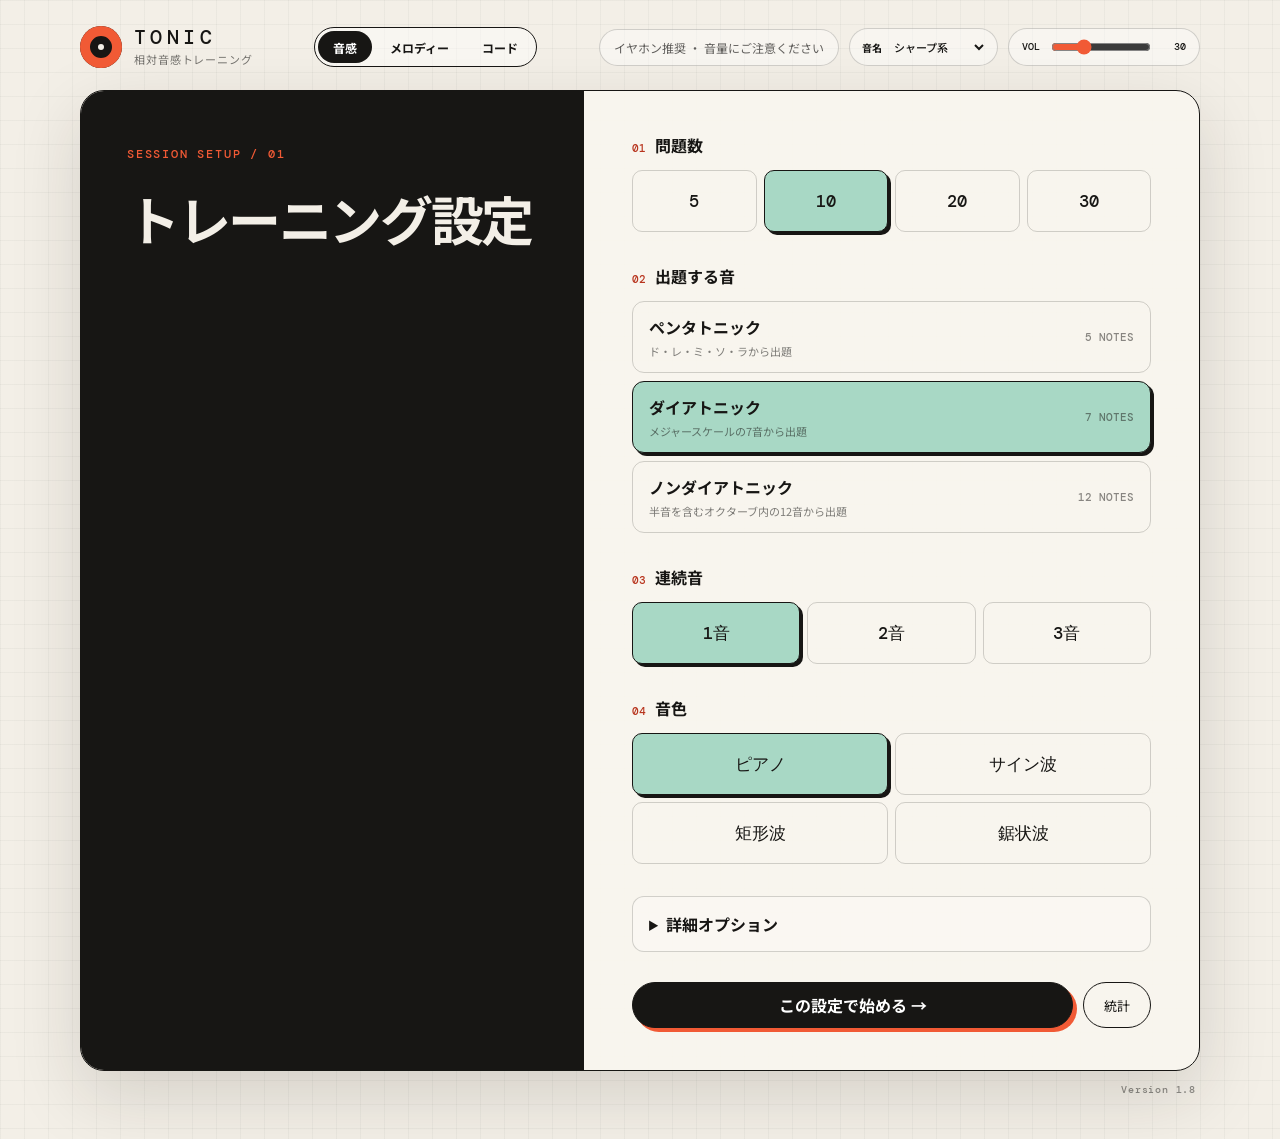
==== index.html @ 47a75c80 "Add letter-name chord input mode" ====
<!doctype html>
<html lang="ja">
<head>
  <meta charset="UTF-8" />
  <meta name="viewport" content="width=device-width, initial-scale=1.0" />
  <meta name="theme-color" content="#11100f" />
  <title>TONIC — 相対音感トレーニング</title>
  <link rel="stylesheet" href="styles.css?v=20260922-3">
</head>
<body>
  <div class="shell">
    <header>
      <div class="brand">
        <span class="brand-mark" aria-hidden="true"></span>
        <div>
          <p class="brand-name">TONIC</p>
          <p class="brand-sub">相対音感トレーニング</p>
        </div>
      </div>
      <nav class="training-menu" aria-label="トレーニングメニュー">
        <button class="training-menu-button is-active" type="button" data-training-view="ear" aria-current="page">音感</button>
        <button class="training-menu-button" type="button" data-training-view="melody">メロディー</button>
        <button class="training-menu-button" type="button" data-training-view="chord">コード</button>
      </nav>
      <div class="header-actions">
        <div class="header-help">イヤホン推奨 ・ 音量にご注意ください</div>
        <label class="notation-control" for="notationSelect">
          <span>音名</span>
          <select id="notationSelect" aria-label="音階の表記">
            <option value="sharp">シャープ系</option>
            <option value="flat">フラット系</option>
            <option value="chromaticSharp">クロマチック♯</option>
            <option value="chromaticFlat">クロマチック♭</option>
            <option value="noro">のろ用</option>
          </select>
        </label>
        <label class="volume-control" for="volumeSlider">
          <span>VOL</span>
          <input id="volumeSlider" type="range" min="0" max="100" value="30" aria-label="音量">
          <output id="volumeValue" for="volumeSlider">30</output>
        </label>
      </div>
    </header>

    <main id="game">
      <section class="setup-screen" id="setupScreen" aria-labelledby="setupTitle">
        <div class="setup-intro">
          <div>
            <span class="setup-number">SESSION SETUP / 01</span>
            <h1 id="setupTitle">トレーニング設定</h1>
            <p class="setup-note"></p>
          </div>
        </div>

        <div class="setup-form-wrap">
          <form class="setup-form" id="settingsForm">
            <fieldset class="setting-group">
              <legend><span class="setting-index">01</span>問題数</legend>
              <div class="count-options">
                <div class="option count-option"><input type="radio" name="questionCount" id="count5" value="5"><label for="count5">5</label></div>
                <div class="option count-option"><input type="radio" name="questionCount" id="count10" value="10" checked><label for="count10">10</label></div>
                <div class="option count-option"><input type="radio" name="questionCount" id="count20" value="20"><label for="count20">20</label></div>
                <div class="option count-option"><input type="radio" name="questionCount" id="count30" value="30"><label for="count30">30</label></div>
              </div>
            </fieldset>

            <fieldset class="setting-group">
              <legend><span class="setting-index">02</span>出題する音</legend>
              <div class="mode-options">
                <div class="option mode-option">
                  <input type="radio" name="noteMode" id="modePenta" value="pentatonic">
                  <label for="modePenta"><span><span class="mode-name">ペンタトニック</span><span class="mode-description">ド・レ・ミ・ソ・ラから出題</span></span><span class="mode-count">5 NOTES</span></label>
                </div>
                <div class="option mode-option">
                  <input type="radio" name="noteMode" id="modeDiatonic" value="diatonic" checked>
                  <label for="modeDiatonic"><span><span class="mode-name">ダイアトニック</span><span class="mode-description">メジャースケールの7音から出題</span></span><span class="mode-count">7 NOTES</span></label>
                </div>
                <div class="option mode-option">
                  <input type="radio" name="noteMode" id="modeChromatic" value="chromatic">
                  <label for="modeChromatic"><span><span class="mode-name">ノンダイアトニック</span><span class="mode-description">半音を含むオクターブ内の12音から出題</span></span><span class="mode-count">12 NOTES</span></label>
                </div>
              </div>
            </fieldset>

            <fieldset class="setting-group">
              <legend><span class="setting-index">03</span>連続音</legend>
              <div class="count-options sequence-options">
                <div class="option count-option"><input type="radio" name="sequenceLength" id="sequence1" value="1" checked><label for="sequence1">1音</label></div>
                <div class="option count-option"><input type="radio" name="sequenceLength" id="sequence2" value="2"><label for="sequence2">2音</label></div>
                <div class="option count-option"><input type="radio" name="sequenceLength" id="sequence3" value="3"><label for="sequence3">3音</label></div>
              </div>
              <div class="interval-filter" id="twoNoteIntervalOptions" hidden>
                <p>2音の音程差</p>
                <div class="interval-options">
                  <label><input type="checkbox" name="twoNoteInterval" value="second" checked><span>2度（長・短）</span></label>
                  <label><input type="checkbox" name="twoNoteInterval" value="third" checked><span>3度（長・短）</span></label>
                  <label><input type="checkbox" name="twoNoteInterval" value="fourth" checked><span>4度（完全・増）</span></label>
                  <label><input type="checkbox" name="twoNoteInterval" value="fifth" checked><span>5度（完全・減）</span></label>
                  <label><input type="checkbox" name="twoNoteInterval" value="sixth" checked><span>6度（長・短）</span></label>
                  <label><input type="checkbox" name="twoNoteInterval" value="seventh" checked><span>7度（長・短）</span></label>
                </div>
              </div>
            </fieldset>

            <fieldset class="setting-group">
              <legend><span class="setting-index">04</span>音色</legend>
              <div class="count-options timbre-options">
                <div class="option count-option"><input type="radio" name="timbre" id="timbrePiano" value="piano" checked><label for="timbrePiano">ピアノ</label></div>
                <div class="option count-option"><input type="radio" name="timbre" id="timbreSine" value="sine"><label for="timbreSine">サイン波</label></div>
                <div class="option count-option"><input type="radio" name="timbre" id="timbreSquare" value="square"><label for="timbreSquare">矩形波</label></div>
                <div class="option count-option"><input type="radio" name="timbre" id="timbreSawtooth" value="sawtooth"><label for="timbreSawtooth">鋸状波</label></div>
              </div>
            </fieldset>

            <details class="advanced-options">
              <summary>詳細オプション</summary>
              <div class="advanced-content">
                <fieldset class="setting-group">
                  <legend>出題モード</legend>
                  <div class="advanced-mode-options">
                    <label class="advanced-select-row"><span>同じ調を連続</span><select name="keyRepeatCount" id="keyRepeatCount"></select></label>
                    <label class="advanced-select-row" id="fixedKeyChoiceRow" hidden><span>使用する調</span><select name="fixedKeyChoice" id="fixedKeyChoice"></select></label>
                    <label class="advanced-toggle"><input type="checkbox" name="preQuestionReference" value="1"><span>ド基準フレーズ前半を出題前に再生</span></label>
                  </div>
                </fieldset>

                <fieldset class="setting-group">
                  <legend>最初に聴くコード進行</legend>
                  <label class="advanced-select-row progression-select-row">
                    <span>進行</span>
                    <select name="chordProgression" id="chordProgression"></select>
                  </label>
                </fieldset>

                <fieldset class="setting-group">
                  <legend>除外する音</legend>
                  <div class="exclude-grid">
                    <div class="exclude-option"><input type="checkbox" name="excludeNote" id="exclude0" value="0"><label for="exclude0" data-note-interval="0">ド</label></div>
                    <div class="exclude-option"><input type="checkbox" name="excludeNote" id="exclude1" value="1"><label for="exclude1" data-note-interval="1">ド♯</label></div>
                    <div class="exclude-option"><input type="checkbox" name="excludeNote" id="exclude2" value="2"><label for="exclude2" data-note-interval="2">レ</label></div>
                    <div class="exclude-option"><input type="checkbox" name="excludeNote" id="exclude3" value="3"><label for="exclude3" data-note-interval="3">レ♯</label></div>
                    <div class="exclude-option"><input type="checkbox" name="excludeNote" id="exclude4" value="4"><label for="exclude4" data-note-interval="4">ミ</label></div>
                    <div class="exclude-option"><input type="checkbox" name="excludeNote" id="exclude5" value="5"><label for="exclude5" data-note-interval="5">ファ</label></div>
                    <div class="exclude-option"><input type="checkbox" name="excludeNote" id="exclude6" value="6"><label for="exclude6" data-note-interval="6">ファ♯</label></div>
                    <div class="exclude-option"><input type="checkbox" name="excludeNote" id="exclude7" value="7"><label for="exclude7" data-note-interval="7">ソ</label></div>
                    <div class="exclude-option"><input type="checkbox" name="excludeNote" id="exclude8" value="8"><label for="exclude8" data-note-interval="8">ソ♯</label></div>
                    <div class="exclude-option"><input type="checkbox" name="excludeNote" id="exclude9" value="9"><label for="exclude9" data-note-interval="9">ラ</label></div>
                    <div class="exclude-option"><input type="checkbox" name="excludeNote" id="exclude10" value="10"><label for="exclude10" data-note-interval="10">ラ♯</label></div>
                    <div class="exclude-option"><input type="checkbox" name="excludeNote" id="exclude11" value="11"><label for="exclude11" data-note-interval="11">シ</label></div>
                  </div>
                </fieldset>

                <fieldset class="setting-group">
                  <legend>出題音域</legend>
                  <div class="range-controls">
                    <label class="range-row" for="rangeMin"><span>最低音</span><input type="range" name="rangeMin" id="rangeMin" min="36" max="83" value="36"><output id="rangeMinValue" for="rangeMin">C2</output></label>
                    <label class="range-row" for="rangeMax"><span>最高音</span><input type="range" name="rangeMax" id="rangeMax" min="48" max="95" value="95"><output id="rangeMaxValue" for="rangeMax">B6</output></label>
                  </div>
                </fieldset>
              </div>
            </details>

            <div class="setup-actions">
              <button class="primary setup-submit" type="submit">この設定で始める →</button>
              <button class="secondary" id="statisticsButton" type="button">統計</button>
            </div>
          </form>

          <div class="result-panel" id="resultPanel" hidden>
            <p class="result-kicker">SESSION COMPLETE</p>
            <p class="result-score"><span id="resultScore">0</span><small>%</small></p>
            <p class="result-caption" id="resultCaption"></p>
            <div class="analysis-content" id="sessionStatsContent"></div>
            <div class="result-actions">
              <button class="primary" id="retryButton" type="button">同じ設定でもう一度</button>
              <button class="secondary" id="settingsButton" type="button">設定を変える</button>
              <button class="secondary" id="resultStatsButton" type="button">統計</button>
            </div>
          </div>

          <div class="stats-panel" id="statsPanel" hidden>
            <div class="analysis-content" id="lifetimeStatsContent"></div>
            <div class="stats-actions">
              <button class="secondary stats-back" id="statsBackButton" type="button">← 戻る</button>
              <button class="secondary stats-reset" id="statsResetButton" type="button">統計をリセット</button>
            </div>
          </div>
        </div>
      </section>

      <div class="topbar">
        <div class="phase-label"><button class="home-button" id="homeButton" type="button">← ホーム</button><span class="live-dot"></span><span id="phaseText">準備完了</span></div>
        <div class="stat">
          <span class="stat-label">Score</span>
          <span class="stat-value"><span id="score">0</span>/<span id="attempts">0</span></span>
        </div>
        <div class="stat">
          <span class="stat-label">Streak</span>
          <span class="stat-value" id="streak">0</span>
        </div>
        <div class="stat">
          <span class="stat-label">Accuracy</span>
          <span class="stat-value" id="accuracy">—</span>
        </div>
      </div>

      <section class="stage">
        <div class="prompt-area">
          <div>
            <p class="eyebrow" id="roundLabel">Ear training / ready</p>
            <h1 id="headline">問題の音を聴いてください</h1>
            <p class="status-copy" id="statusCopy"></p>
          </div>
          <div class="transport">
            <button class="primary" id="nextButton" type="button" disabled>再生中…</button>
            <button class="secondary" id="replayButton" type="button" aria-label="もう一度聴く" title="もう一度聴く" disabled>↻</button>
            <button class="secondary reset-input-button" id="clearAnswerButton" type="button" disabled hidden>入力をやり直す</button>
            <button class="secondary reference-pattern-button" id="referencePatternButton" type="button" hidden>ド基準フレーズ</button>
            <label class="reference-speed-control" id="referenceSpeedControl" for="referenceSpeed" hidden>
              <span>1音</span>
              <input id="referenceSpeed" type="range" min="0.25" max="1" step="0.05" value="0.5">
              <output id="referenceSpeedValue" for="referenceSpeed">0.50秒</output>
            </label>
          </div>
        </div>

        <aside class="sequence-panel" aria-label="再生シーケンス">
          <p class="sequence-title">LISTENING FLOW</p>
          <ol class="sequence-list">
            <li class="sequence-step" data-sequence="0"><span class="step-number">01</span><span id="foundationStepLabel">I–IV–V–I</span></li>
            <li class="sequence-step" data-sequence="1"><span class="step-number">02</span><span>問題の音</span></li>
            <li class="sequence-step" data-sequence="2"><span class="step-number">03</span><span>鍵盤で回答</span></li>
          </ol>
        </aside>
      </section>

      <section class="keyboard-wrap" aria-labelledby="keyboardTitle">
        <div class="keyboard-labels">
          <p class="keyboard-title" id="keyboardTitle">音名を選ぶ</p>
          <p class="keyboard-hint">KEYS 1—7</p>
        </div>
        <div class="keyboard" id="keyboard" role="group" aria-label="回答用の音階鍵盤"></div>
        <div class="feedback" id="feedback" aria-live="polite">
          <div><span class="feedback-main" id="feedbackMain"></span><span class="feedback-detail" id="feedbackDetail"></span></div>
        </div>
      </section>
    </main>

    <main class="melody-trainer" id="melodyTrainer" hidden>
      <section class="melody-trainer-head">
        <div>
          <h1>メロディーを歌う</h1>
        </div>
        <div class="melody-options">
          <fieldset class="melody-option-group">
            <legend>音域</legend>
            <div class="melody-radio-row melody-range-options">
              <label><input type="radio" name="melodyRange" value="cgc2" checked><span>ド～ソ～ド（2セグ）</span></label>
              <label><input type="radio" name="melodyRange" value="gcg2"><span>ソ～ド～ソ（2セグ）</span></label>
              <label><input type="radio" name="melodyRange" value="cgcg3"><span>ド～ソ～ド～ソ（3セグ）</span></label>
              <label><input type="radio" name="melodyRange" value="gcgc3"><span>ソ～ド～ソ～ド（3セグ）</span></label>
            </div>
          </fieldset>
          <fieldset class="melody-option-group melody-loop-group">
            <legend>ループ</legend>
            <div class="melody-radio-row">
              <label><input type="radio" name="melodyLoops" value="1" checked><span>1</span></label>
              <label><input type="radio" name="melodyLoops" value="2"><span>2</span></label>
              <label><input type="radio" name="melodyLoops" value="4"><span>4</span></label>
            </div>
          </fieldset>
          <fieldset class="melody-option-group melody-fixed-group">
            <legend>固定</legend>
            <div class="melody-fixed-options">
              <label><span>コード進行</span><select id="melodyProgressionSelect"></select></label>
              <label><span>調</span><select id="melodyKeySelect"></select></label>
            </div>
          </fieldset>
        </div>
      </section>

      <section class="melody-score" aria-labelledby="melodyScoreTitle">
        <div class="melody-score-meta">
          <div><span>KEY</span><strong id="melodyKey">C</strong></div>
          <div><span>PROGRESSION</span><strong id="melodyProgressionName">—</strong></div>
        </div>
        <h2 class="sr-only" id="melodyScoreTitle">コードとメロディー</h2>
        <div class="melody-timeline-scroll">
          <div class="melody-timeline" id="melodyTimeline"></div>
        </div>
        <div class="melody-visualizer" id="melodyVisualizer" hidden>
          <canvas id="melodyVisualizerCanvas" aria-label="再生中のピアノロール"></canvas>
        </div>
      </section>

      <section class="melody-transport">
        <div class="melody-buttons">
          <button class="secondary" id="melodyChordsButton" type="button">コード進行</button>
          <button class="secondary" id="melodyFirstNoteButton" type="button">最初の1音</button>
          <button class="secondary" id="melodyReferenceButton" type="button">ド基準フレーズ</button>
          <button class="primary" id="melodyAnswerButton" type="button">答え合わせ</button>
          <button class="secondary melody-next-button" id="melodyNextButton" type="button">次へ →</button>
        </div>
        <div class="melody-speed-controls">
          <label for="melodyChordSpeed">
            <span>コード</span>
            <input id="melodyChordSpeed" type="range" min="0.5" max="2" step="0.1" value="1">
            <output id="melodyChordSpeedValue" for="melodyChordSpeed">1.0秒</output>
          </label>
          <label for="melodyReferenceSpeed">
            <span>ド基準</span>
            <input id="melodyReferenceSpeed" type="range" min="0.25" max="1" step="0.05" value="0.5">
            <output id="melodyReferenceSpeedValue" for="melodyReferenceSpeed">0.50秒</output>
          </label>
        </div>
      </section>
      <section class="melody-keyboard-wrap" aria-labelledby="melodyKeyboardTitle">
        <div class="keyboard-labels">
          <p class="keyboard-title" id="melodyKeyboardTitle">鍵盤</p>
          <p class="keyboard-hint">CLICK / TAP</p>
        </div>
        <div class="keyboard chromatic melody-keyboard" id="melodyKeyboard" role="group" aria-label="試奏用の音階鍵盤"></div>
      </section>
    </main>

    <main class="chord-typing" id="chordTypingGame" hidden>
      <section class="chord-typing-setup" id="chordTypingSetup">
        <div class="chord-typing-intro">
          <span class="setup-number">CHORD TYPING</span>
          <h1>コードタイピング</h1>
        </div>
        <form class="chord-typing-form" id="chordTypingForm">
          <fieldset class="setting-group">
            <legend><span class="setting-index">01</span>問題数</legend>
            <div class="count-options">
              <div class="option count-option"><input type="radio" name="chordQuestionCount" id="chordCount5" value="5"><label for="chordCount5">5</label></div>
              <div class="option count-option"><input type="radio" name="chordQuestionCount" id="chordCount10" value="10" checked><label for="chordCount10">10</label></div>
              <div class="option count-option"><input type="radio" name="chordQuestionCount" id="chordCount20" value="20"><label for="chordCount20">20</label></div>
              <div class="option count-option"><input type="radio" name="chordQuestionCount" id="chordCount30" value="30"><label for="chordCount30">30</label></div>
            </div>
          </fieldset>
          <fieldset class="setting-group">
            <legend><span class="setting-index">02</span>コード</legend>
            <div class="chord-mode-options">
              <label><input type="radio" name="chordTypingMode" value="triad" checked><span>3和音</span></label>
              <label><input type="radio" name="chordTypingMode" value="seventh"><span>4和音</span></label>
              <label><input type="radio" name="chordTypingMode" value="other"><span>その他</span></label>
              <label><input type="radio" name="chordTypingMode" value="tension"><span>テンション</span></label>
              <label><input type="radio" name="chordTypingMode" value="all"><span>すべて</span></label>
            </div>
          </fieldset>
          <fieldset class="setting-group">
            <legend><span class="setting-index">03</span>入力</legend>
            <div class="chord-mode-options chord-input-mode-options">
              <label><input type="radio" name="chordInputMode" value="solfege" checked><span>do re mi</span></label>
              <label><input type="radio" name="chordInputMode" value="letter"><span>C D E</span></label>
            </div>
          </fieldset>
          <button class="primary" type="submit">始める →</button>
        </form>
      </section>

      <section class="chord-typing-play" id="chordTypingPlay" hidden>
        <div class="chord-typing-topbar">
          <button class="home-button" id="chordTypingHomeButton" type="button">← ホーム</button>
          <span><strong id="chordTypingRound">1</strong>/<span id="chordTypingTotal">10</span></span>
          <span>正解 <strong id="chordTypingScore">0</strong></span>
        </div>
        <div class="chord-typing-stage" id="chordTypingStage">
          <p class="eyebrow">CHORD</p>
          <h1 class="chord-typing-symbol" id="chordTypingSymbol">CM7</h1>
          <div class="chord-typing-entry" id="chordTypingEntry" aria-live="polite"></div>
          <div class="chord-typing-buffer"><span id="chordTypingBuffer"></span><i></i></div>
          <input class="chord-typing-capture" id="chordTypingCapture" type="text" inputmode="latin" autocomplete="off" autocapitalize="off" spellcheck="false" aria-label="音名をローマ字で入力">
          <p class="chord-typing-feedback" id="chordTypingFeedback" aria-live="polite"></p>
          <div class="chord-typing-actions">
            <button class="secondary" id="chordTypingClearButton" type="button">入力を消す</button>
            <button class="primary" id="chordTypingNextButton" type="button" hidden>次へ →</button>
          </div>
        </div>
        <div class="chord-typing-guide" id="chordTypingSolfegeGuide" aria-label="入力する音名">
          <span>do</span><span>di</span><span>re</span><span>me</span><span>mi</span><span>fa</span>
          <span>fi</span><span>so</span><span>swi</span><span>ra</span><span>ri</span><span>si / shi</span>
        </div>
        <div class="chord-typing-guide chord-letter-guide" id="chordTypingLetterGuide" aria-label="英語音名の入力方法" hidden>
          <span>C</span><span>D</span><span>E</span><span>F</span><span>G</span><span>A</span><span>B</span>
          <span>Shift + 音 = ♯</span><span>Ctrl + 音 = ♭</span><span>Space = 確定</span>
        </div>
      </section>
    </main>
    <footer class="site-version">Version 1.8</footer>
    <p class="sr-only" id="liveRegion" aria-live="assertive"></p>
  </div>

  <script src="https://gleitz.github.io/midi-js-soundfonts/FluidR3_GM/acoustic_grand_piano-mp3.js"></script>
  <script src="app.js?v=20260922-4"></script>
</body>
</html>
---- styles.css ----
@import url('https://fonts.googleapis.com/css2?family=DM+Mono:wght@400;500&family=Noto+Sans+JP:wght@400;500;600;700&display=swap');

:root {
  --ink: #171614;
  --paper: #f3efe7;
  --paper-deep: #e7dfd2;
  --orange: #f15a35;
  --orange-dark: #b8341d;
  --mint: #a8d8c5;
  --red: #db3d32;
  --line: rgba(23, 22, 20, 0.18);
  --shadow: 0 24px 70px rgba(34, 29, 22, 0.15);
}

* { box-sizing: border-box; }
[hidden] { display: none !important; }

html { min-height: 100%; }

body {
  min-height: 100vh;
  margin: 0;
  color: var(--ink);
  background:
    linear-gradient(rgba(23, 22, 20, 0.035) 1px, transparent 1px),
    linear-gradient(90deg, rgba(23, 22, 20, 0.035) 1px, transparent 1px),
    var(--paper);
  background-size: 24px 24px;
  font-family: "Noto Sans JP", system-ui, sans-serif;
  -webkit-font-smoothing: antialiased;
}

button { font: inherit; }

.shell {
  width: min(1120px, calc(100% - 32px));
  margin: 0 auto;
  padding: 26px 0 44px;
}

header {
  display: flex;
  align-items: center;
  justify-content: space-between;
  gap: 24px;
  margin-bottom: 22px;
}

.brand {
  display: flex;
  align-items: center;
  gap: 12px;
}

.brand-mark {
  position: relative;
  width: 42px;
  height: 42px;
  border-radius: 50%;
  background: var(--ink);
  box-shadow: inset 0 0 0 10px var(--orange);
}

.brand-mark::after {
  content: "";
  position: absolute;
  inset: 18px;
  border-radius: 50%;
  background: var(--paper);
}

.brand-name {
  margin: 0;
  font: 500 20px/1 "DM Mono", monospace;
  letter-spacing: 0.22em;
}

.brand-sub {
  margin: 4px 0 0;
  color: rgba(23, 22, 20, 0.58);
  font-size: 11px;
  letter-spacing: 0.08em;
}

.header-help {
  border: 1px solid var(--line);
  border-radius: 999px;
  padding: 9px 14px;
  background: rgba(255, 255, 255, 0.4);
  color: rgba(23, 22, 20, 0.68);
  font-size: 12px;
}

.header-actions { display: flex; align-items: center; gap: 10px; }

.notation-control {
  display: flex;
  align-items: center;
  gap: 8px;
  min-height: 38px;
  padding: 0 10px 0 12px;
  border: 1px solid var(--line);
  border-radius: 999px;
  background: rgba(255, 255, 255, 0.4);
  font-size: 10px;
  font-weight: 700;
}

.notation-control select {
  max-width: 122px;
  border: 0;
  background: transparent;
  color: var(--ink);
  font: 500 11px/1 "Noto Sans JP", sans-serif;
  cursor: pointer;
}

.training-menu {
  display: flex;
  gap: 3px;
  padding: 3px;
  border: 1px solid var(--ink);
  border-radius: 999px;
  background: rgba(255, 255, 255, 0.42);
}

.training-menu-button {
  min-height: 32px;
  padding: 0 15px;
  border: 0;
  border-radius: 999px;
  background: transparent;
  color: var(--ink);
  cursor: pointer;
  font-size: 12px;
  font-weight: 700;
}

.training-menu-button.is-active {
  background: var(--ink);
  color: #fff;
}

.volume-control {
  display: flex;
  align-items: center;
  gap: 9px;
  min-height: 38px;
  padding: 0 13px;
  border: 1px solid var(--line);
  border-radius: 999px;
  background: rgba(255, 255, 255, 0.4);
  font: 500 10px/1 "DM Mono", monospace;
}

.volume-control input {
  width: 100px;
  accent-color: var(--orange);
  cursor: pointer;
}

.volume-control output { min-width: 24px; text-align: right; }

main {
  overflow: hidden;
  border: 1px solid var(--ink);
  border-radius: 24px;
  background: rgba(249, 246, 239, 0.94);
  box-shadow: var(--shadow);
}

#game:not(.game-ready) > :not(.setup-screen) { display: none; }
#game.game-ready > .setup-screen { display: none; }

.setup-screen {
  display: grid;
  grid-template-columns: minmax(0, 0.9fr) minmax(440px, 1.1fr);
  min-height: 620px;
}

.setup-intro {
  display: flex;
  flex-direction: column;
  justify-content: space-between;
  padding: 48px 46px;
  border-right: 1px solid var(--ink);
  background: var(--ink);
  color: var(--paper);
}

.setup-number {
  color: var(--orange);
  font: 500 12px/1 "DM Mono", monospace;
  letter-spacing: 0.15em;
}

.setup-intro h1 { margin-top: 24px; }

.setup-note {
  max-width: 340px;
  margin: 28px 0 0;
  color: rgba(243, 239, 231, 0.62);
  font-size: 13px;
  line-height: 1.9;
}

.setup-note:empty,
.status-copy:empty { display: none; }

.setup-form-wrap {
  display: flex;
  align-items: center;
  padding: 42px 48px;
}

.setup-form { width: 100%; }

.setting-group {
  margin: 0 0 32px;
  padding: 0;
  border: 0;
}

.advanced-options {
  margin: 0 0 30px;
  border: 1px solid var(--line);
  border-radius: 12px;
  background: rgba(255, 255, 255, 0.25);
}

.advanced-options summary {
  padding: 15px 16px;
  cursor: pointer;
  font-weight: 700;
}

.advanced-content { padding: 3px 16px 18px; }
.advanced-content .setting-group:last-child { margin-bottom: 0; }

.advanced-mode-options { display: grid; gap: 7px; }
.advanced-toggle { display: flex; align-items: center; gap: 10px; min-height: 44px; padding: 0 12px; border: 1px solid var(--line); border-radius: 9px; cursor: pointer; font-size: 12px; }
.advanced-toggle:has(input:checked) { border-color: var(--ink); background: var(--mint); }
.advanced-toggle input { width: 17px; height: 17px; accent-color: var(--orange); }
.advanced-select-row { display: grid; grid-template-columns: 1fr minmax(120px, auto); align-items: center; gap: 12px; min-height: 44px; padding: 0 12px; border: 1px solid var(--line); border-radius: 9px; font-size: 12px; }
.advanced-select-row[hidden] { display: none; }
.advanced-select-row select { min-height: 32px; padding: 0 28px 0 9px; border: 1px solid var(--line); border-radius: 7px; background: var(--paper); color: var(--ink); font-size: 12px; }
.progression-select-row { grid-template-columns: 46px minmax(0, 1fr); }
.progression-select-row select { width: 100%; min-width: 0; }

.exclude-grid {
  display: grid;
  grid-template-columns: repeat(6, 1fr);
  gap: 6px;
}

.exclude-option { position: relative; }
.exclude-option input { position: absolute; width: 1px; height: 1px; opacity: 0; }
.exclude-option label {
  display: grid;
  min-height: 42px;
  place-items: center;
  border: 1px solid var(--line);
  border-radius: 8px;
  cursor: pointer;
  font-size: 12px;
}
.exclude-option input:checked + label { border-color: var(--red); background: rgba(219, 61, 50, 0.12); color: var(--red); text-decoration: line-through; }
.exclude-option input:disabled + label { cursor: not-allowed; opacity: 0.28; }
.exclude-option input:focus-visible + label { outline: 3px solid var(--mint); outline-offset: 2px; }

.range-controls { display: grid; gap: 15px; }
.range-row { display: grid; grid-template-columns: 42px minmax(100px, 1fr) 35px; align-items: center; gap: 10px; font-size: 12px; }
.range-row input { width: 100%; accent-color: var(--orange); cursor: pointer; }
.range-row output { text-align: right; font: 500 11px/1 "DM Mono", monospace; }

.setting-group legend {
  width: 100%;
  margin-bottom: 13px;
  padding: 0;
  font-weight: 700;
}

.setting-index {
  margin-right: 9px;
  color: var(--orange-dark);
  font: 500 11px/1 "DM Mono", monospace;
}

.count-options {
  display: grid;
  grid-template-columns: repeat(4, 1fr);
  gap: 7px;
}

.sequence-options { grid-template-columns: repeat(3, 1fr); }
.timbre-options { grid-template-columns: repeat(2, 1fr); }

.interval-filter {
  margin-top: 14px;
  padding: 14px;
  border: 1px solid var(--line);
  border-radius: 10px;
  background: rgba(255, 255, 255, 0.28);
}

.interval-filter p { margin: 0 0 10px; font-size: 12px; font-weight: 700; }
.interval-options { display: grid; grid-template-columns: repeat(3, 1fr); gap: 6px; }
.interval-options label { position: relative; cursor: pointer; }
.interval-options input { position: absolute; width: 1px; height: 1px; opacity: 0; }
.interval-options span {
  display: grid;
  min-height: 38px;
  padding: 5px 8px;
  place-items: center;
  border: 1px solid var(--line);
  border-radius: 8px;
  font-size: 11px;
  font-weight: 600;
  text-align: center;
}
.interval-options input:checked + span { border-color: var(--ink); background: var(--mint); box-shadow: 2px 2px 0 var(--ink); }
.interval-options input:focus-visible + span { outline: 3px solid var(--mint); outline-offset: 2px; }

.mode-options { display: grid; gap: 8px; }

.option { position: relative; }
.option input {
  position: absolute;
  width: 1px;
  height: 1px;
  opacity: 0;
}

.count-option label,
.mode-option label {
  display: flex;
  border: 1px solid var(--line);
  cursor: pointer;
  transition: border-color 140ms ease, background 140ms ease, transform 140ms ease;
}

.count-option label {
  min-height: 62px;
  align-items: center;
  justify-content: center;
  border-radius: 10px;
  font: 500 17px/1 "DM Mono", monospace;
}

.mode-option label {
  align-items: center;
  justify-content: space-between;
  gap: 15px;
  min-height: 70px;
  padding: 13px 16px;
  border-radius: 12px;
}

.option label:hover { border-color: var(--ink); transform: translateY(-1px); }
.option input:focus-visible + label { outline: 3px solid var(--mint); outline-offset: 2px; }
.option input:checked + label { border-color: var(--ink); background: var(--mint); box-shadow: 3px 3px 0 var(--ink); }

.mode-name { display: block; margin-bottom: 4px; font-weight: 700; }
.mode-description { display: block; color: rgba(23, 22, 20, 0.54); font-size: 11px; }
.mode-count { color: rgba(23, 22, 20, 0.5); font: 500 11px/1 "DM Mono", monospace; white-space: nowrap; }
.setup-submit { width: 100%; min-height: 52px; }

.setup-actions {
  display: grid;
  grid-template-columns: 1fr auto;
  gap: 10px;
}

.setup-actions .secondary { width: auto; padding: 0 20px; font-size: 13px; }

.result-panel { width: 100%; text-align: center; }
.result-kicker { color: var(--orange-dark); font: 500 11px/1 "DM Mono", monospace; letter-spacing: 0.16em; }
.result-score { margin: 22px 0 6px; font: 500 clamp(54px, 8vw, 84px)/1 "DM Mono", monospace; letter-spacing: -0.08em; }
.result-score small { margin-left: 5px; font-size: 0.35em; letter-spacing: 0; }
.result-caption { margin: 0 0 32px; color: rgba(23, 22, 20, 0.55); font-size: 13px; }
.result-actions { display: flex; flex-wrap: wrap; justify-content: center; gap: 10px; }
.result-actions .secondary { width: auto; padding: 0 18px; font-size: 13px; }

.stats-panel { width: 100%; }
.analysis-content { margin: 26px 0 30px; text-align: left; }
.stats-mode-tabs { display: grid; grid-template-columns: repeat(3, 1fr); gap: 7px; margin-bottom: 22px; }
.stats-mode-tab { min-height: 42px; border: 1px solid var(--line); border-radius: 9px; background: transparent; color: var(--ink); cursor: pointer; font-weight: 700; }
.stats-mode-tab:hover { border-color: var(--ink); }
.stats-mode-tab[aria-selected="true"] { border-color: var(--ink); background: var(--mint); box-shadow: 2px 2px 0 var(--ink); }
.stats-mode-tab:focus-visible { outline: 3px solid var(--mint); outline-offset: 2px; }
.analysis-overview { display: flex; justify-content: space-between; margin-bottom: 14px; font: 500 12px/1 "DM Mono", monospace; }
.analysis-metrics { display: grid; grid-template-columns: repeat(3, 1fr); gap: 8px; }
.analysis-metric { padding: 13px 10px; border: 1px solid var(--line); border-radius: 10px; background: rgba(255, 255, 255, 0.38); }
.analysis-metric-label { display: block; min-height: 2.5em; color: rgba(23, 22, 20, 0.55); font-size: 10px; line-height: 1.25; }
.analysis-metric-value { display: block; margin-top: 7px; font: 500 18px/1 "DM Mono", monospace; }
.analysis-section { margin-top: 25px; }
.analysis-section h3 { margin: 0 0 9px; font-size: 13px; }
.confusion-summary { margin: 0; padding: 13px 14px; border-left: 3px solid var(--orange); background: var(--paper-deep); font: 500 13px/1.5 "DM Mono", monospace; }
.data-table-wrap { width: 100%; overflow-x: auto; border: 1px solid var(--line); border-radius: 10px; }
.data-table { width: 100%; border-collapse: collapse; white-space: nowrap; font-size: 11px; }
.data-table th, .data-table td { min-width: 42px; padding: 8px 7px; border-right: 1px solid var(--line); border-bottom: 1px solid var(--line); text-align: center; }
.data-table th { background: var(--paper-deep); font-weight: 700; }
.data-table th:first-child, .data-table td:first-child { position: sticky; left: 0; z-index: 1; background: var(--paper); text-align: left; }
.data-table thead th:first-child { z-index: 2; background: var(--paper-deep); }
.data-table tr:last-child td { border-bottom: 0; }
.data-table th:last-child, .data-table td:last-child { border-right: 0; }
.data-table small { display: block; margin-top: 3px; color: rgba(23, 22, 20, 0.48); font: 400 9px/1 "DM Mono", monospace; }
.note-stats-table th:first-child, .note-stats-table td:first-child { min-width: 54px; }
.note-stats-table tr.slowest-note > th,
.note-stats-table tr.slowest-note > td { background: rgba(219, 61, 50, 0.14); color: var(--red); font-weight: 700; }
.key-stats-table th:first-child, .key-stats-table td:first-child { min-width: 48px; }
.stats-back { margin-top: 25px; }
.stats-actions { display: flex; justify-content: space-between; gap: 10px; margin-top: 25px; }
.stats-actions .stats-back { margin-top: 0; }
.stats-reset { width: auto; padding: 0 16px; color: var(--red); font-size: 12px; }

.topbar {
  display: grid;
  grid-template-columns: 1fr auto auto auto;
  align-items: stretch;
  min-height: 72px;
  border-bottom: 1px solid var(--ink);
}

.phase-label {
  display: flex;
  align-items: center;
  gap: 12px;
  padding: 0 24px;
  font-weight: 700;
}

.home-button {
  min-height: 34px;
  padding: 0 12px;
  border: 1px solid var(--line);
  border-radius: 999px;
  background: transparent;
  color: var(--ink);
  cursor: pointer;
  font-size: 11px;
}

.home-button:hover { border-color: var(--ink); }

.live-dot {
  width: 9px;
  height: 9px;
  border-radius: 50%;
  background: var(--orange);
  box-shadow: 0 0 0 0 rgba(241, 90, 53, 0.45);
}

.is-playing .live-dot { animation: pulse 1s infinite; }

@keyframes pulse {
  70% { box-shadow: 0 0 0 9px rgba(241, 90, 53, 0); }
  100% { box-shadow: 0 0 0 0 rgba(241, 90, 53, 0); }
}

.stat {
  min-width: 112px;
  padding: 13px 20px;
  border-left: 1px solid var(--ink);
  text-align: right;
}

.stat-label {
  display: block;
  margin-bottom: 3px;
  color: rgba(23, 22, 20, 0.48);
  font: 500 10px/1.2 "DM Mono", monospace;
  letter-spacing: 0.12em;
  text-transform: uppercase;
}

.stat-value {
  font: 500 20px/1 "DM Mono", monospace;
}

.stage {
  display: grid;
  grid-template-columns: minmax(0, 1fr) 255px;
  min-height: 320px;
}

.prompt-area {
  display: flex;
  flex-direction: column;
  justify-content: space-between;
  padding: 34px 40px 30px;
}

.eyebrow {
  margin: 0 0 14px;
  color: var(--orange-dark);
  font: 500 11px/1 "DM Mono", monospace;
  letter-spacing: 0.16em;
  text-transform: uppercase;
}

h1 {
  max-width: 680px;
  margin: 0;
  font-size: clamp(29px, 4.5vw, 53px);
  line-height: 1.18;
  letter-spacing: -0.045em;
}

.status-copy {
  min-height: 28px;
  margin: 20px 0 0;
  color: rgba(23, 22, 20, 0.62);
  font-size: 14px;
  line-height: 1.8;
}

.transport {
  display: flex;
  flex-wrap: wrap;
  align-items: center;
  gap: 11px;
  margin-top: 28px;
}

.primary,
.secondary {
  min-height: 46px;
  border: 1px solid var(--ink);
  border-radius: 999px;
  cursor: pointer;
  transition: transform 140ms ease, box-shadow 140ms ease, opacity 140ms ease;
}

.primary {
  padding: 0 23px;
  background: var(--ink);
  color: #fff;
  box-shadow: 4px 4px 0 var(--orange);
  font-weight: 700;
}

.secondary {
  display: inline-grid;
  width: 46px;
  place-items: center;
  background: transparent;
  color: var(--ink);
  font-size: 18px;
}

.reset-input-button { width: auto; padding: 0 15px; font-size: 12px; }
.reference-pattern-button { width: auto; padding: 0 15px; font-size: 12px; }
.reference-pattern-button.is-stop { border-color: var(--red); color: var(--red); }
.reference-speed-control { display: flex; align-items: center; gap: 8px; min-height: 42px; padding: 0 12px; border: 1px solid var(--line); border-radius: 9px; font: 500 10px/1 "DM Mono", monospace; }
.reference-speed-control[hidden] { display: none; }
.reference-speed-control input { width: 105px; accent-color: var(--orange); cursor: pointer; }
.reference-speed-control input:disabled { cursor: not-allowed; opacity: 0.45; }
.reference-speed-control output { min-width: 45px; text-align: right; }

.primary:hover:not(:disabled), .secondary:hover:not(:disabled) { transform: translateY(-2px); }
.primary:active:not(:disabled), .secondary:active:not(:disabled) { transform: translateY(1px); }
button:focus-visible { outline: 3px solid var(--mint); outline-offset: 3px; }
button:disabled { cursor: not-allowed; opacity: 0.38; }

.sequence-panel {
  display: flex;
  flex-direction: column;
  padding: 32px 28px;
  border-left: 1px solid var(--ink);
  background: var(--paper-deep);
}

.sequence-title {
  margin: 0 0 22px;
  font: 500 11px/1 "DM Mono", monospace;
  letter-spacing: 0.14em;
}

.sequence-list {
  position: relative;
  display: flex;
  flex: 1;
  flex-direction: column;
  justify-content: center;
  gap: 14px;
  margin: 0;
  padding: 0;
  list-style: none;
}

.sequence-list::before {
  content: "";
  position: absolute;
  top: 25px;
  bottom: 25px;
  left: 16px;
  width: 1px;
  background: rgba(23, 22, 20, 0.25);
}

.sequence-step {
  position: relative;
  display: flex;
  align-items: center;
  gap: 13px;
  color: rgba(23, 22, 20, 0.42);
  font-size: 13px;
  transition: color 160ms ease;
}

.step-number {
  z-index: 1;
  display: grid;
  width: 33px;
  height: 33px;
  place-items: center;
  border: 1px solid rgba(23, 22, 20, 0.32);
  border-radius: 50%;
  background: var(--paper-deep);
  font: 500 11px/1 "DM Mono", monospace;
  transition: all 160ms ease;
}

.sequence-step.active { color: var(--ink); font-weight: 700; }
.sequence-step.active .step-number { border-color: var(--orange); background: var(--orange); color: #fff; }
.sequence-step.done .step-number { border-color: var(--ink); background: var(--ink); color: #fff; }

.keyboard-wrap {
  padding: 26px 40px 32px;
  border-top: 1px solid var(--ink);
  background: #d8d0c3;
}

.keyboard-labels {
  display: flex;
  justify-content: space-between;
  gap: 20px;
  margin-bottom: 14px;
}

.keyboard-title { margin: 0; font-size: 14px; font-weight: 700; }
.keyboard-hint { margin: 0; color: rgba(23, 22, 20, 0.52); font: 400 11px/1.5 "DM Mono", monospace; }

.keyboard {
  display: grid;
  grid-template-columns: repeat(var(--key-count, 7), minmax(0, 1fr));
  gap: 7px;
}

.keyboard.chromatic { gap: 4px; }
.keyboard.chromatic .key-solfege { font-size: clamp(14px, 1.7vw, 22px); }
.key.accidental { background: #34312d; color: #fff; box-shadow: inset 0 -8px 0 #171614, 0 3px 0 var(--ink); }
.key.accidental .key-degree { color: rgba(255, 255, 255, 0.48); }
.key.accidental:hover:not(:disabled) { background: #46413c; }

.key {
  position: relative;
  min-width: 0;
  height: 132px;
  overflow: hidden;
  border: 1px solid var(--ink);
  border-radius: 8px 8px 13px 13px;
  background: #faf8f3;
  color: var(--ink);
  cursor: pointer;
  box-shadow: inset 0 -8px 0 #e3ded5, 0 3px 0 var(--ink);
  transition: transform 90ms ease, background 130ms ease, color 130ms ease, box-shadow 90ms ease;
}

.key:hover:not(:disabled) { background: #fff; transform: translateY(-2px); }
.key:active:not(:disabled), .key.pressed {
  transform: translateY(3px);
  box-shadow: inset 0 -3px 0 #e3ded5, 0 0 0 var(--ink);
}

.key:disabled { cursor: not-allowed; }

.key-guide {
  position: absolute;
  top: 11px;
  right: 0;
  left: 0;
  color: rgba(23, 22, 20, 0.5);
  font: 500 10px/1 "DM Mono", monospace;
  letter-spacing: 0.04em;
}

.key.accidental .key-guide { color: rgba(255, 255, 255, 0.58); }

.key-solfege {
  display: block;
  margin-top: 40px;
  font-size: clamp(22px, 3vw, 33px);
  font-weight: 700;
  letter-spacing: -0.05em;
}

.key.high-tonic .key-solfege { font-size: clamp(14px, 2vw, 24px); }

.key-degree {
  position: absolute;
  right: 0;
  bottom: 14px;
  left: 0;
  color: rgba(23, 22, 20, 0.42);
  font: 500 11px/1 "DM Mono", monospace;
}

.key.correct {
  background: var(--mint);
  box-shadow: inset 0 -8px 0 #77bca0, 0 3px 0 var(--ink);
}

.key.wrong {
  background: var(--red);
  color: #fff;
  box-shadow: inset 0 -8px 0 #a92721, 0 3px 0 var(--ink);
}

.key.wrong .key-degree { color: rgba(255, 255, 255, 0.66); }

.feedback {
  display: none;
  align-items: center;
  justify-content: space-between;
  gap: 20px;
  margin-top: 20px;
  padding: 15px 18px;
  border: 1px solid var(--ink);
  border-radius: 12px;
  background: rgba(250, 248, 243, 0.7);
}

.feedback.visible { display: flex; animation: appear 200ms ease-out; }
@keyframes appear { from { opacity: 0; transform: translateY(5px); } }
.feedback-main { font-weight: 700; }
.feedback-detail { margin-left: 8px; color: rgba(23, 22, 20, 0.6); font-size: 13px; }
.next-button { white-space: nowrap; }

.melody-trainer-head {
  display: grid;
  grid-template-columns: minmax(250px, 0.75fr) minmax(500px, 1.25fr);
  gap: 38px;
  padding: 34px 40px 30px;
  border-bottom: 1px solid var(--ink);
}

.melody-trainer-head h1 { font-size: clamp(32px, 3.3vw, 46px); white-space: nowrap; }

.melody-options {
  display: grid;
  grid-template-columns: minmax(0, 1fr) auto;
  gap: 22px;
  align-items: end;
}

.melody-option-group {
  min-width: 0;
  margin: 0;
  padding: 0;
  border: 0;
}

.melody-option-group legend {
  margin-bottom: 9px;
  font: 500 10px/1 "DM Mono", monospace;
  letter-spacing: 0.1em;
}

.melody-radio-row { display: flex; gap: 5px; }
.melody-range-options { display: grid; grid-template-columns: repeat(2, minmax(0, 1fr)); }
.melody-radio-row label { position: relative; min-width: 0; cursor: pointer; }
.melody-radio-row input { position: absolute; opacity: 0; pointer-events: none; }
.melody-radio-row span {
  display: grid;
  min-height: 38px;
  padding: 0 11px;
  place-items: center;
  border: 1px solid var(--line);
  border-radius: 8px;
  background: rgba(255, 255, 255, 0.36);
  font-size: 11px;
  font-weight: 600;
  white-space: nowrap;
}
.melody-radio-row input:checked + span { border-color: var(--ink); background: var(--ink); color: #fff; }
.melody-radio-row input:focus-visible + span { outline: 3px solid var(--mint); outline-offset: 2px; }
.melody-loop-group .melody-radio-row span { min-width: 42px; }
.melody-fixed-group { grid-column: 1 / -1; }
.melody-fixed-options { display: grid; grid-template-columns: minmax(0, 1.5fr) minmax(150px, 0.7fr); gap: 8px; }
.melody-fixed-options label {
  display: grid;
  grid-template-columns: auto minmax(0, 1fr);
  align-items: center;
  gap: 10px;
  min-width: 0;
  font-size: 11px;
  font-weight: 600;
}
.melody-fixed-options select {
  width: 100%;
  min-width: 0;
  min-height: 36px;
  padding: 0 25px 0 9px;
  border: 1px solid var(--line);
  border-radius: 8px;
  background: var(--paper);
  color: var(--ink);
  font-size: 11px;
}

.melody-score { background: var(--paper-deep); }

.melody-score-meta {
  display: flex;
  gap: 36px;
  padding: 20px 30px;
  border-bottom: 1px solid var(--line);
}

.melody-score-meta div { display: flex; align-items: baseline; gap: 10px; }
.melody-score-meta span { color: rgba(23, 22, 20, 0.55); font: 500 9px/1 "DM Mono", monospace; letter-spacing: 0.12em; }
.melody-score-meta strong { font-size: 16px; }

.melody-timeline-scroll {
  overflow-x: auto;
  overscroll-behavior-x: contain;
  scrollbar-color: var(--orange) transparent;
}

.melody-timeline {
  display: flex;
  min-width: max-content;
  padding: 26px 30px 30px;
}

.melody-visualizer {
  position: relative;
  min-height: 360px;
  background: #11100f;
}

.melody-visualizer canvas {
  display: block;
  width: 100%;
  height: 360px;
}

.melody-chord-cell {
  position: relative;
  flex: 0 0 var(--cell-width, 168px);
  min-height: 148px;
  border: 1px solid var(--ink);
  border-right: 0;
  background: rgba(249, 246, 239, 0.82);
}

.melody-chord-cell:last-child { border-right: 1px solid var(--ink); }
.melody-chord-cell.is-half { --cell-width: 84px; }
.melody-chord-cell.is-loop-start:not(:first-child) { border-left: 4px solid var(--orange); }
.melody-chord-cell.is-playing { background: rgba(241, 90, 53, 0.12); }

.melody-chord-name {
  display: flex;
  align-items: baseline;
  justify-content: space-between;
  min-height: 52px;
  padding: 12px 13px;
  border-bottom: 1px solid var(--line);
}

.melody-chord-name strong { font: 500 19px/1 "DM Mono", monospace; }
.melody-chord-name small { color: rgba(23, 22, 20, 0.5); font: 500 10px/1 "DM Mono", monospace; }

.melody-notes {
  display: grid;
  grid-template-columns: repeat(var(--note-count, 2), minmax(0, 1fr));
  min-height: 95px;
}

.melody-note {
  display: grid;
  place-items: center;
  border-right: 1px dashed rgba(23, 22, 20, 0.2);
  font-size: 28px;
  font-weight: 700;
}

.melody-note:last-child { border-right: 0; }
.melody-note small { margin-left: 2px; color: var(--orange-dark); font-size: 11px; vertical-align: super; }
.melody-rest { color: rgba(23, 22, 20, 0.32); font-size: 16px; font-weight: 500; }

.melody-transport { padding: 26px 30px 30px; }
.melody-buttons { display: flex; flex-wrap: wrap; gap: 9px; }
.melody-buttons .secondary { width: auto; padding: 0 17px; font-size: 12px; font-weight: 600; }
.melody-buttons .primary { font-size: 13px; }
.melody-buttons .is-stop { border-color: var(--red); color: var(--red); }
.melody-next-button { margin-left: auto; }

.melody-speed-controls {
  display: grid;
  grid-template-columns: repeat(2, minmax(0, 320px));
  gap: 20px;
  margin-top: 23px;
}

.melody-speed-controls label {
  display: grid;
  grid-template-columns: 58px minmax(80px, 1fr) 52px;
  align-items: center;
  gap: 10px;
  font-size: 11px;
  font-weight: 600;
}
.melody-speed-controls input { width: 100%; accent-color: var(--orange); cursor: pointer; }
.melody-speed-controls input:disabled { cursor: not-allowed; opacity: 0.4; }
.melody-speed-controls output { text-align: right; font: 500 10px/1 "DM Mono", monospace; }

.melody-keyboard-wrap {
  padding: 24px 30px 30px;
  border-top: 1px solid var(--ink);
  background: #d8d0c3;
}

.melody-keyboard .key { height: 96px; }
.melody-keyboard .key-solfege { margin-top: 34px; font-size: clamp(13px, 1.55vw, 20px); }

.chord-typing-setup {
  display: grid;
  grid-template-columns: minmax(300px, 0.8fr) minmax(480px, 1.2fr);
  min-height: 620px;
}

.chord-typing-intro {
  padding: 48px 44px;
  border-right: 1px solid var(--ink);
  background: var(--ink);
  color: var(--paper);
}

.chord-typing-intro h1 { margin-top: 24px; }
.chord-typing-form { align-self: center; padding: 42px 48px; }

.chord-mode-options {
  display: grid;
  grid-template-columns: repeat(2, minmax(0, 1fr));
  gap: 7px;
}

.chord-mode-options label { position: relative; cursor: pointer; }
.chord-mode-options label:last-child { grid-column: 1 / -1; }
.chord-mode-options input { position: absolute; width: 1px; height: 1px; opacity: 0; }
.chord-mode-options span {
  display: grid;
  min-height: 52px;
  padding: 8px 12px;
  place-items: center;
  border: 1px solid var(--line);
  border-radius: 10px;
  font-size: 13px;
  font-weight: 700;
}
.chord-mode-options input:checked + span { border-color: var(--ink); background: var(--mint); box-shadow: 3px 3px 0 var(--ink); }
.chord-mode-options input:focus-visible + span { outline: 3px solid var(--mint); outline-offset: 2px; }
.chord-input-mode-options label:last-child { grid-column: auto; }

.chord-typing-topbar {
  display: flex;
  align-items: center;
  gap: 24px;
  min-height: 64px;
  padding: 0 24px;
  border-bottom: 1px solid var(--ink);
  font: 500 12px/1 "DM Mono", monospace;
}
.chord-typing-topbar .home-button { margin-right: auto; }

.chord-typing-stage {
  position: relative;
  min-height: 500px;
  padding: 54px 40px 42px;
  text-align: center;
  cursor: text;
}

.chord-typing-stage .eyebrow { margin-bottom: 20px; }
.chord-typing-symbol { max-width: none; font: 600 clamp(58px, 10vw, 112px)/1 "DM Mono", monospace; letter-spacing: -0.07em; }

.chord-typing-entry {
  display: flex;
  min-height: 58px;
  align-items: center;
  justify-content: center;
  flex-wrap: wrap;
  gap: 8px;
  margin-top: 38px;
}

.chord-note-chip {
  display: grid;
  min-width: 68px;
  min-height: 54px;
  padding: 7px 13px;
  place-items: center;
  border: 1px solid var(--ink);
  border-radius: 10px;
  background: var(--paper);
  font: 600 18px/1 "DM Mono", monospace;
}
.chord-note-chip small { margin-top: 5px; color: rgba(23, 22, 20, 0.5); font: 600 10px/1 "Noto Sans JP", sans-serif; }
.chord-note-chip.is-valid { background: var(--mint); }
.chord-note-chip.is-invalid { background: var(--red); color: #fff; }
.chord-note-chip.is-invalid small { color: rgba(255, 255, 255, 0.7); }

.chord-typing-buffer {
  display: flex;
  width: min(280px, 100%);
  min-height: 34px;
  align-items: center;
  justify-content: center;
  gap: 3px;
  margin: 18px auto 0;
  border-bottom: 2px solid var(--ink);
  font: 500 18px/1 "DM Mono", monospace;
}
.chord-typing-buffer i { width: 2px; height: 20px; background: var(--orange); animation: typing-caret 900ms step-end infinite; }
@keyframes typing-caret { 50% { opacity: 0; } }

.chord-typing-capture {
  position: absolute;
  width: 1px;
  height: 1px;
  overflow: hidden;
  opacity: 0;
}

.chord-typing-feedback { min-height: 28px; margin: 20px 0 0; font-size: 13px; font-weight: 700; }
.chord-typing-actions { display: flex; justify-content: center; gap: 9px; margin-top: 18px; }
.chord-typing-actions .secondary, .chord-typing-actions .primary { width: auto; min-width: 132px; }

.chord-typing-guide {
  display: grid;
  grid-template-columns: repeat(12, minmax(0, 1fr));
  border-top: 1px solid var(--ink);
  background: var(--paper-deep);
}
.chord-typing-guide span { padding: 15px 4px; border-right: 1px solid var(--line); text-align: center; font: 500 11px/1 "DM Mono", monospace; }
.chord-typing-guide span:last-child { border-right: 0; }
.chord-letter-guide { grid-template-columns: repeat(7, minmax(0, 1fr)); }
.chord-letter-guide span:nth-child(7) { border-right: 0; }
.chord-letter-guide span:nth-child(n + 8) { grid-column: span 2; border-top: 1px solid var(--line); }
.chord-letter-guide span:last-child { grid-column: span 3; }

.sr-only {
  position: absolute;
  width: 1px;
  height: 1px;
  padding: 0;
  margin: -1px;
  overflow: hidden;
  clip: rect(0, 0, 0, 0);
  white-space: nowrap;
  border: 0;
}

@media (max-width: 760px) {
  .shell { width: min(100% - 20px, 620px); padding-top: 14px; }
  header { flex-wrap: wrap; gap: 10px; margin-bottom: 13px; }
  .brand { flex: 1; }
  .brand-sub { display: none; }
  .training-menu { order: 3; width: 100%; }
  .training-menu-button { flex: 1; }
  .header-help { display: none; }
  .header-actions { gap: 5px; }
  .notation-control { padding: 0 8px; }
  .notation-control > span { display: none; }
  .notation-control select { max-width: 96px; font-size: 10px; }
  .volume-control { padding: 0 10px; }
  .volume-control input { width: 72px; }
  .volume-control output { display: none; }
  main { border-radius: 18px; }
  .setup-screen { display: block; min-height: 0; }
  .setup-intro { min-height: 270px; padding: 30px 24px; border-right: 0; border-bottom: 1px solid var(--ink); }
  .setup-intro h1 { margin-top: 18px; font-size: clamp(30px, 9vw, 42px); }
  .setup-note { margin-top: 16px; line-height: 1.7; }
  .setup-form-wrap { padding: 28px 20px 32px; }
  .setting-group { margin-bottom: 25px; }
  .exclude-grid { grid-template-columns: repeat(4, 1fr); }
  .count-option label { min-height: 54px; }
  .interval-options { grid-template-columns: repeat(2, 1fr); }
  .mode-option label { min-height: 65px; padding: 11px 13px; }
  .setup-actions { grid-template-columns: 1fr; }
  .setup-actions .secondary { min-height: 46px; }
  .analysis-metrics { grid-template-columns: 1fr; }
  .analysis-metric-label { min-height: 0; }
  .reference-speed-control { flex-basis: 100%; justify-content: space-between; }
  .reference-speed-control input { flex: 1; }
  .topbar { grid-template-columns: 1fr repeat(2, auto); min-height: 62px; }
  .phase-label { padding: 0 16px; font-size: 13px; }
  .phase-label #phaseText { display: none; }
  .stat { min-width: 82px; padding: 11px 13px; }
  .stat:nth-of-type(3) { display: none; }
  .stat-value { font-size: 17px; }
  .stage { display: block; min-height: 0; }
  .prompt-area { min-height: 290px; padding: 28px 22px 24px; }
  h1 { font-size: clamp(29px, 9vw, 43px); }
  .sequence-panel { display: none; }
  .keyboard-wrap { padding: 20px 10px 25px; }
  .keyboard-labels { padding: 0 8px; }
  .keyboard-hint { display: none; }
  .keyboard { grid-template-columns: repeat(4, minmax(0, 1fr)); gap: 4px; }
  .keyboard.pentatonic { grid-template-columns: repeat(3, minmax(0, 1fr)); }
  .keyboard.chromatic { grid-template-columns: repeat(7, minmax(0, 1fr)); gap: 5px; }
  .keyboard.chromatic .key { height: 82px; }
  .keyboard.chromatic .key-solfege { margin-top: 29px; font-size: 17px; }
  .keyboard.chromatic .key-guide { top: 7px; font-size: 9px; }
  .keyboard.chromatic .key.high-tonic .key-solfege { font-size: 14px; }
  .key { height: 112px; border-radius: 5px 5px 9px 9px; }
  .key-solfege { font-size: clamp(18px, 6vw, 27px); }
  .feedback { align-items: flex-start; margin: 16px 4px 0; }
  .feedback-detail { display: block; margin: 4px 0 0; }
  .melody-trainer-head { display: block; padding: 27px 20px 24px; }
  .melody-trainer-head h1 { font-size: 36px; }
  .melody-options { display: block; margin-top: 25px; }
  .melody-option-group + .melody-option-group { margin-top: 17px; }
  .melody-loop-group .melody-radio-row label { flex: 1; }
  .melody-fixed-options { grid-template-columns: 1fr; }
  .melody-score-meta { gap: 22px; padding: 17px 20px; }
  .melody-score-meta div { display: grid; gap: 4px; }
  .melody-score-meta strong { font-size: 13px; }
  .melody-timeline { padding: 20px; }
  .melody-visualizer,
  .melody-visualizer canvas { min-height: 320px; height: 320px; }
  .melody-chord-cell { --cell-width: 142px; }
  .melody-chord-cell.is-half { --cell-width: 71px; }
  .melody-transport { padding: 22px 20px 25px; }
  .melody-buttons { display: grid; grid-template-columns: repeat(2, minmax(0, 1fr)); }
  .melody-buttons .secondary, .melody-buttons .primary { width: 100%; padding: 0 8px; }
  .melody-next-button { margin-left: 0; }
  .melody-speed-controls { grid-template-columns: 1fr; gap: 14px; }
  .melody-keyboard-wrap { padding: 20px 10px 25px; }
  .melody-keyboard .key { height: 82px; }
  .chord-typing-setup { display: block; min-height: 0; }
  .chord-typing-intro { min-height: 230px; padding: 30px 24px; border-right: 0; border-bottom: 1px solid var(--ink); }
  .chord-typing-intro h1 { font-size: 38px; }
  .chord-typing-form { padding: 28px 20px 32px; }
  .chord-typing-topbar { padding: 0 14px; gap: 14px; }
  .chord-typing-stage { min-height: 450px; padding: 44px 18px 34px; }
  .chord-typing-symbol { font-size: clamp(50px, 18vw, 78px); }
  .chord-typing-guide { grid-template-columns: repeat(6, minmax(0, 1fr)); }
  .chord-typing-guide span:nth-child(6) { border-right: 0; }
  .chord-typing-guide span:nth-child(-n + 6) { border-bottom: 1px solid var(--line); }
  .chord-letter-guide { grid-template-columns: repeat(7, minmax(0, 1fr)); }
  .chord-letter-guide span:nth-child(6) { border-right: 1px solid var(--line); }
  .chord-letter-guide span:nth-child(-n + 6) { border-bottom: 0; }
  .chord-letter-guide span:nth-child(7) { border-right: 0; }
  .chord-letter-guide span:nth-child(n + 8) { border-top: 1px solid var(--line); }
}

@media (prefers-reduced-motion: reduce) {
  *, *::before, *::after { scroll-behavior: auto !important; animation-duration: 0.01ms !important; transition-duration: 0.01ms !important; }
}

.site-version {
  margin: 14px 4px 0;
  color: rgba(23, 22, 20, 0.48);
  text-align: right;
  font: 500 10px/1 "DM Mono", monospace;
  letter-spacing: 0.08em;
}
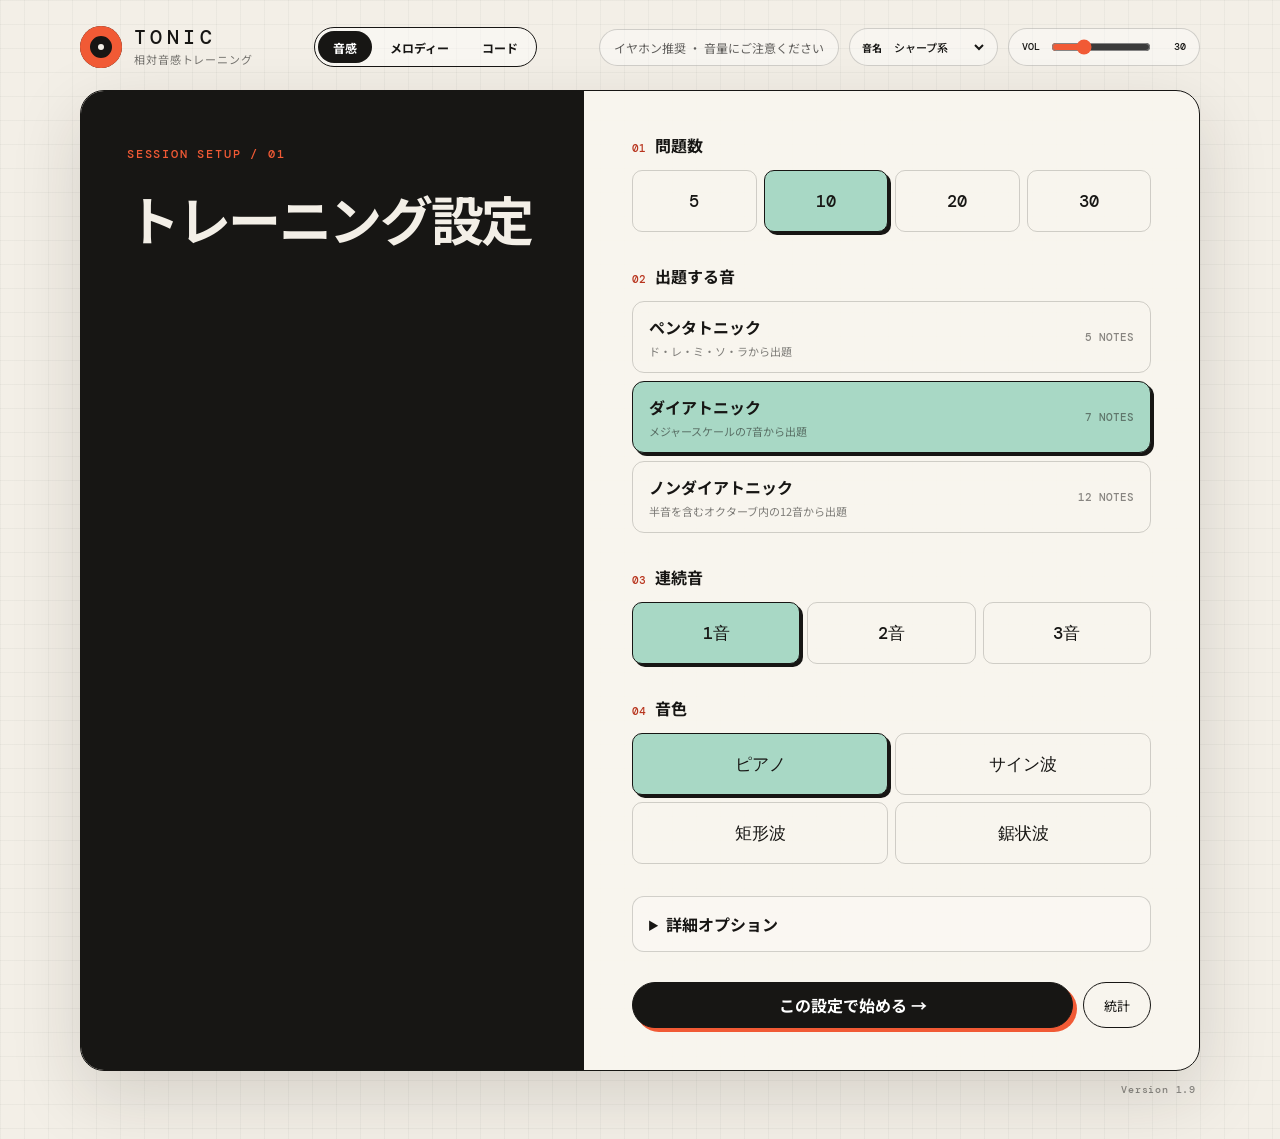
==== commit cc5eb597: "Add visible chord-tone practice mode" ====
--- a/index.html
+++ b/index.html
@@ -5,7 +5,7 @@
   <meta name="viewport" content="width=device-width, initial-scale=1.0" />
   <meta name="theme-color" content="#11100f" />
   <title>TONIC — 相対音感トレーニング</title>
-  <link rel="stylesheet" href="styles.css?v=20260922-3">
+  <link rel="stylesheet" href="styles.css?v=20260922-4">
 </head>
 <body>
   <div class="shell">
@@ -356,6 +356,13 @@
               <label><input type="radio" name="chordInputMode" value="letter"><span>C D E</span></label>
             </div>
           </fieldset>
+          <fieldset class="setting-group">
+            <legend><span class="setting-index">04</span>構成音</legend>
+            <div class="chord-mode-options chord-input-mode-options">
+              <label><input type="radio" name="chordToneDisplay" value="hidden" checked><span>表示しない</span></label>
+              <label><input type="radio" name="chordToneDisplay" value="shown"><span>表示する</span></label>
+            </div>
+          </fieldset>
           <button class="primary" type="submit">始める →</button>
         </form>
       </section>
@@ -369,6 +376,7 @@
         <div class="chord-typing-stage" id="chordTypingStage">
           <p class="eyebrow">CHORD</p>
           <h1 class="chord-typing-symbol" id="chordTypingSymbol">CM7</h1>
+          <p class="chord-typing-tones" id="chordTypingTones" hidden></p>
           <div class="chord-typing-entry" id="chordTypingEntry" aria-live="polite"></div>
           <div class="chord-typing-buffer"><span id="chordTypingBuffer"></span><i></i></div>
           <input class="chord-typing-capture" id="chordTypingCapture" type="text" inputmode="latin" autocomplete="off" autocapitalize="off" spellcheck="false" aria-label="音名をローマ字で入力">
@@ -388,11 +396,11 @@
         </div>
       </section>
     </main>
-    <footer class="site-version">Version 1.8</footer>
+    <footer class="site-version">Version 1.9</footer>
     <p class="sr-only" id="liveRegion" aria-live="assertive"></p>
   </div>
 
   <script src="https://gleitz.github.io/midi-js-soundfonts/FluidR3_GM/acoustic_grand_piano-mp3.js"></script>
-  <script src="app.js?v=20260922-4"></script>
+  <script src="app.js?v=20260922-5"></script>
 </body>
 </html>
--- a/styles.css
+++ b/styles.css
@@ -986,6 +986,7 @@
 
 .chord-typing-stage .eyebrow { margin-bottom: 20px; }
 .chord-typing-symbol { max-width: none; font: 600 clamp(58px, 10vw, 112px)/1 "DM Mono", monospace; letter-spacing: -0.07em; }
+.chord-typing-tones { margin: 10px 0 0; color: rgba(23, 22, 20, 0.62); font: 600 15px/1.4 "DM Mono", monospace; letter-spacing: 0.08em; }
 
 .chord-typing-entry {
   display: flex;
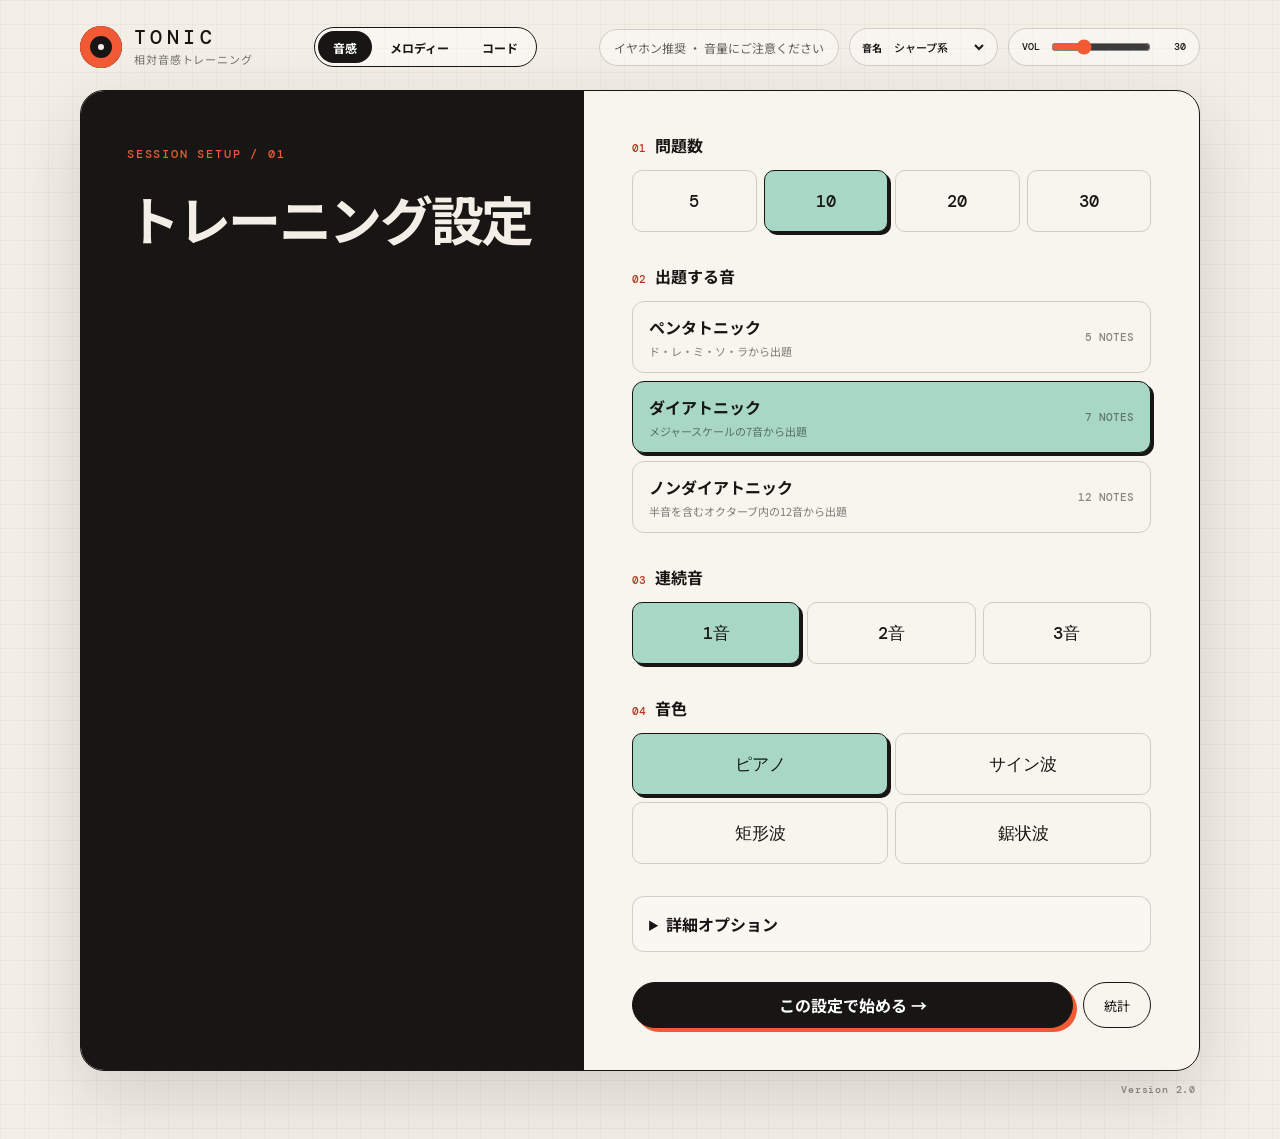
==== commit d01b68cc: "Allow two-note intervals across tonic" ====
--- a/index.html
+++ b/index.html
@@ -396,11 +396,11 @@
         </div>
       </section>
     </main>
-    <footer class="site-version">Version 1.9</footer>
+    <footer class="site-version">Version 2.0</footer>
     <p class="sr-only" id="liveRegion" aria-live="assertive"></p>
   </div>
 
   <script src="https://gleitz.github.io/midi-js-soundfonts/FluidR3_GM/acoustic_grand_piano-mp3.js"></script>
-  <script src="app.js?v=20260922-5"></script>
+  <script src="app.js?v=20260926-1"></script>
 </body>
 </html>
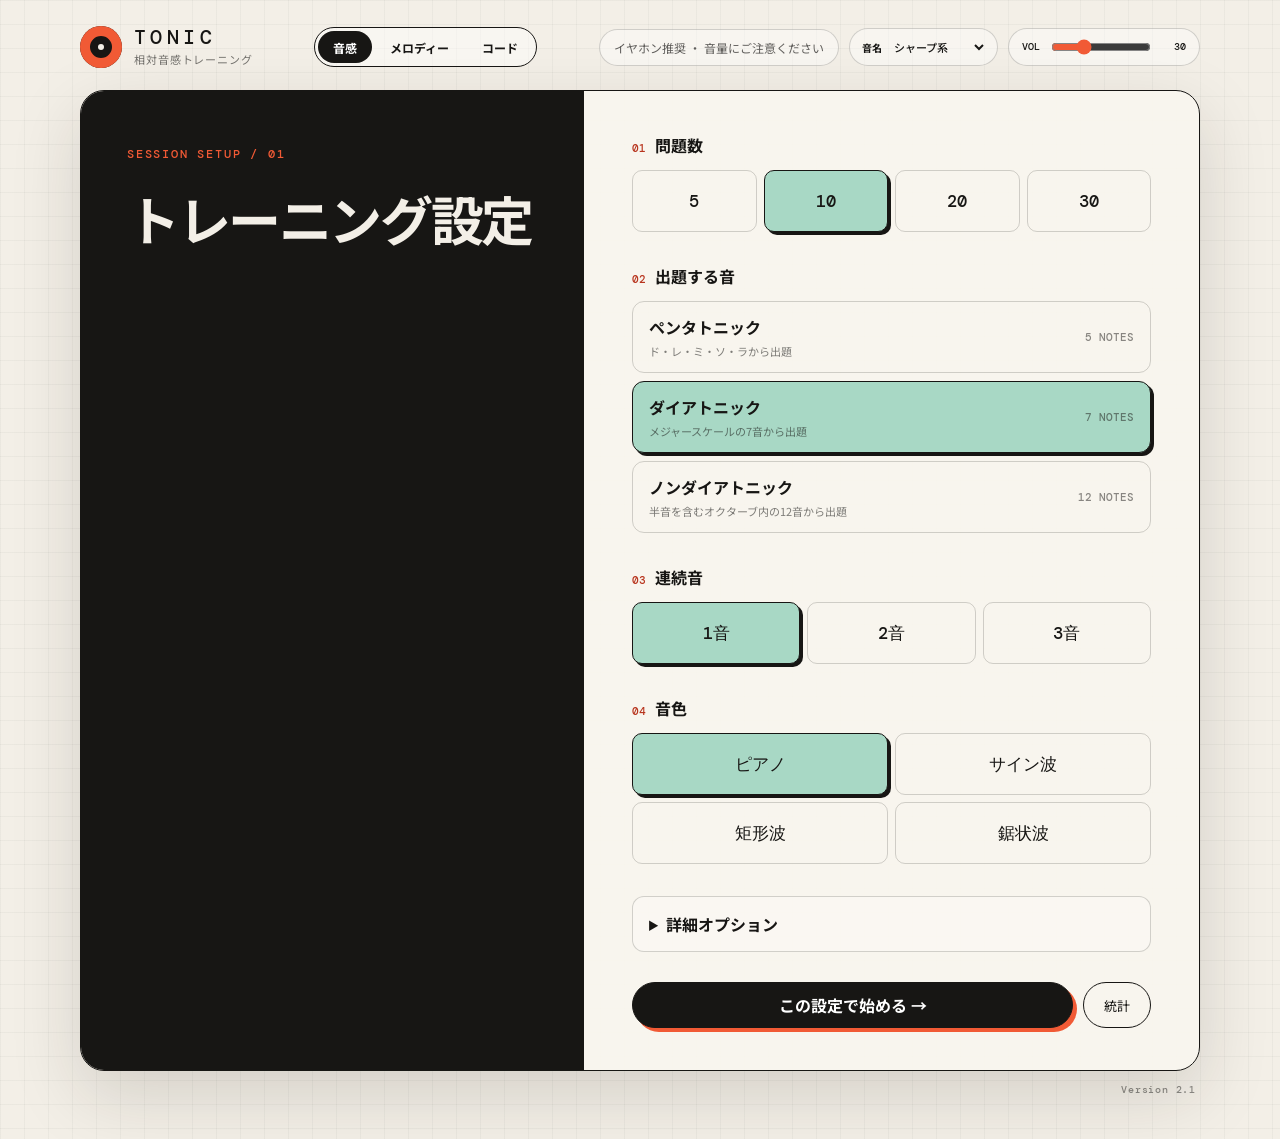
==== commit fa102c36: "Add multi-note playback speed control" ====
--- a/index.html
+++ b/index.html
@@ -5,7 +5,7 @@
   <meta name="viewport" content="width=device-width, initial-scale=1.0" />
   <meta name="theme-color" content="#11100f" />
   <title>TONIC — 相対音感トレーニング</title>
-  <link rel="stylesheet" href="styles.css?v=20260922-4">
+  <link rel="stylesheet" href="styles.css?v=20260926-1">
 </head>
 <body>
   <div class="shell">
@@ -89,6 +89,11 @@
                 <div class="option count-option"><input type="radio" name="sequenceLength" id="sequence2" value="2"><label for="sequence2">2音</label></div>
                 <div class="option count-option"><input type="radio" name="sequenceLength" id="sequence3" value="3"><label for="sequence3">3音</label></div>
               </div>
+              <label class="sequence-speed-control" id="questionSpeedControl" for="questionNoteSpeed" hidden>
+                <span>1音</span>
+                <input type="range" name="questionNoteSpeed" id="questionNoteSpeed" min="0.25" max="1" step="0.05" value="0.5">
+                <output id="questionNoteSpeedValue" for="questionNoteSpeed">0.50秒</output>
+              </label>
               <div class="interval-filter" id="twoNoteIntervalOptions" hidden>
                 <p>2音の音程差</p>
                 <div class="interval-options">
@@ -396,11 +401,11 @@
         </div>
       </section>
     </main>
-    <footer class="site-version">Version 2.0</footer>
+    <footer class="site-version">Version 2.1</footer>
     <p class="sr-only" id="liveRegion" aria-live="assertive"></p>
   </div>
 
   <script src="https://gleitz.github.io/midi-js-soundfonts/FluidR3_GM/acoustic_grand_piano-mp3.js"></script>
-  <script src="app.js?v=20260926-1"></script>
+  <script src="app.js?v=20260926-2"></script>
 </body>
 </html>
--- a/styles.css
+++ b/styles.css
@@ -294,6 +294,20 @@
 
 .sequence-options { grid-template-columns: repeat(3, 1fr); }
 .timbre-options { grid-template-columns: repeat(2, 1fr); }
+
+.sequence-speed-control {
+  display: grid;
+  grid-template-columns: 42px minmax(100px, 1fr) 52px;
+  align-items: center;
+  gap: 10px;
+  margin-top: 14px;
+  padding: 12px 14px;
+  border: 1px solid var(--line);
+  border-radius: 9px;
+  font-size: 12px;
+}
+.sequence-speed-control input { width: 100%; accent-color: var(--orange); cursor: pointer; }
+.sequence-speed-control output { text-align: right; font: 500 11px/1 "DM Mono", monospace; }
 
 .interval-filter {
   margin-top: 14px;
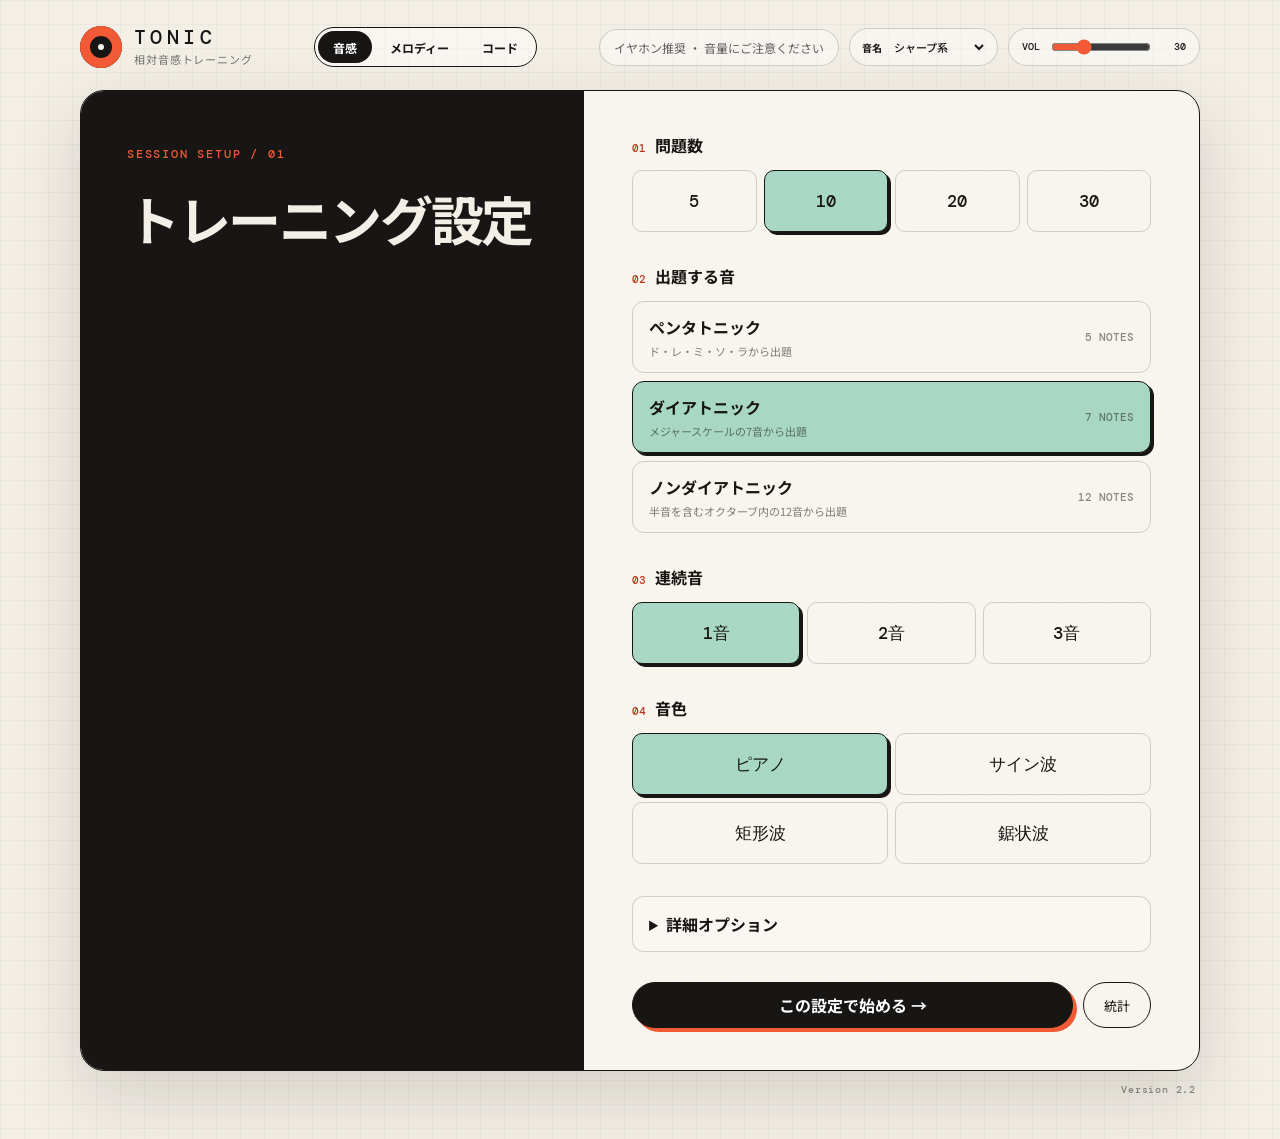
==== commit c55bc8fc: "Fix post-answer keyboard octave" ====
--- a/index.html
+++ b/index.html
@@ -401,11 +401,11 @@
         </div>
       </section>
     </main>
-    <footer class="site-version">Version 2.1</footer>
+    <footer class="site-version">Version 2.2</footer>
     <p class="sr-only" id="liveRegion" aria-live="assertive"></p>
   </div>
 
   <script src="https://gleitz.github.io/midi-js-soundfonts/FluidR3_GM/acoustic_grand_piano-mp3.js"></script>
-  <script src="app.js?v=20260926-2"></script>
+  <script src="app.js?v=20260926-3"></script>
 </body>
 </html>
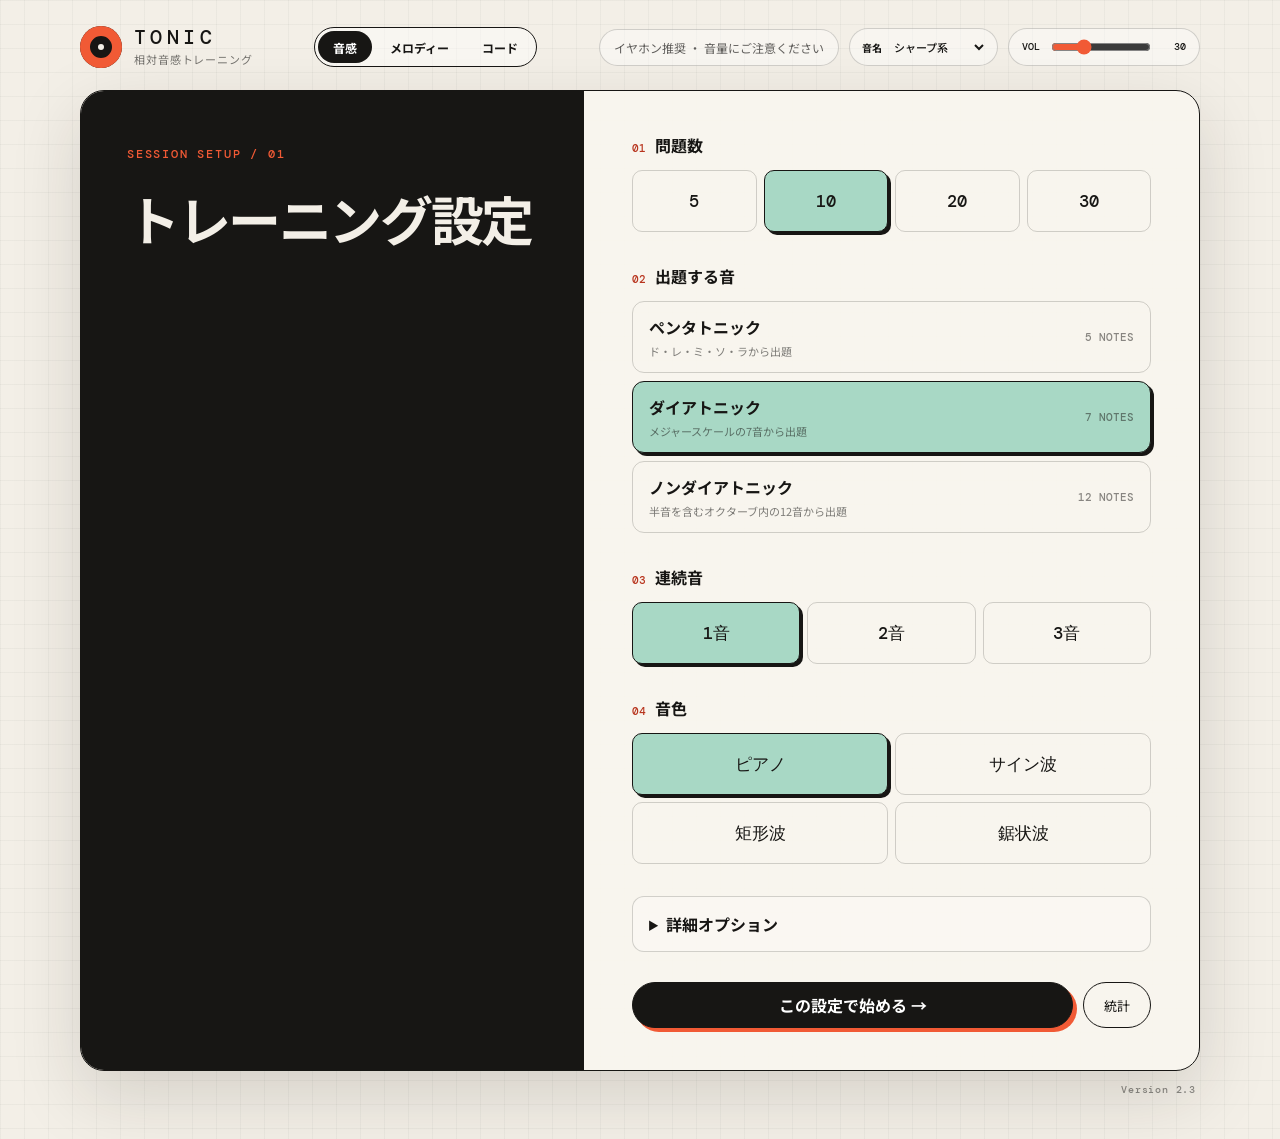
==== commit fa21b761: "Add second-note-only answer mode" ====
--- a/index.html
+++ b/index.html
@@ -5,7 +5,7 @@
   <meta name="viewport" content="width=device-width, initial-scale=1.0" />
   <meta name="theme-color" content="#11100f" />
   <title>TONIC — 相対音感トレーニング</title>
-  <link rel="stylesheet" href="styles.css?v=20260926-1">
+  <link rel="stylesheet" href="styles.css?v=20260926-2">
 </head>
 <body>
   <div class="shell">
@@ -125,6 +125,7 @@
                   <div class="advanced-mode-options">
                     <label class="advanced-select-row"><span>同じ調を連続</span><select name="keyRepeatCount" id="keyRepeatCount"></select></label>
                     <label class="advanced-select-row" id="fixedKeyChoiceRow" hidden><span>使用する調</span><select name="fixedKeyChoice" id="fixedKeyChoice"></select></label>
+                    <label class="advanced-toggle"><input type="checkbox" name="answerSecondOnly" id="answerSecondOnly" value="1" disabled><span>2音目のみ回答</span></label>
                     <label class="advanced-toggle"><input type="checkbox" name="preQuestionReference" value="1"><span>ド基準フレーズ前半を出題前に再生</span></label>
                   </div>
                 </fieldset>
@@ -401,11 +402,11 @@
         </div>
       </section>
     </main>
-    <footer class="site-version">Version 2.2</footer>
+    <footer class="site-version">Version 2.3</footer>
     <p class="sr-only" id="liveRegion" aria-live="assertive"></p>
   </div>
 
   <script src="https://gleitz.github.io/midi-js-soundfonts/FluidR3_GM/acoustic_grand_piano-mp3.js"></script>
-  <script src="app.js?v=20260926-3"></script>
+  <script src="app.js?v=20260926-4"></script>
 </body>
 </html>
--- a/styles.css
+++ b/styles.css
@@ -240,6 +240,7 @@
 .advanced-mode-options { display: grid; gap: 7px; }
 .advanced-toggle { display: flex; align-items: center; gap: 10px; min-height: 44px; padding: 0 12px; border: 1px solid var(--line); border-radius: 9px; cursor: pointer; font-size: 12px; }
 .advanced-toggle:has(input:checked) { border-color: var(--ink); background: var(--mint); }
+.advanced-toggle:has(input:disabled) { cursor: not-allowed; opacity: 0.4; }
 .advanced-toggle input { width: 17px; height: 17px; accent-color: var(--orange); }
 .advanced-select-row { display: grid; grid-template-columns: 1fr minmax(120px, auto); align-items: center; gap: 12px; min-height: 44px; padding: 0 12px; border: 1px solid var(--line); border-radius: 9px; font-size: 12px; }
 .advanced-select-row[hidden] { display: none; }
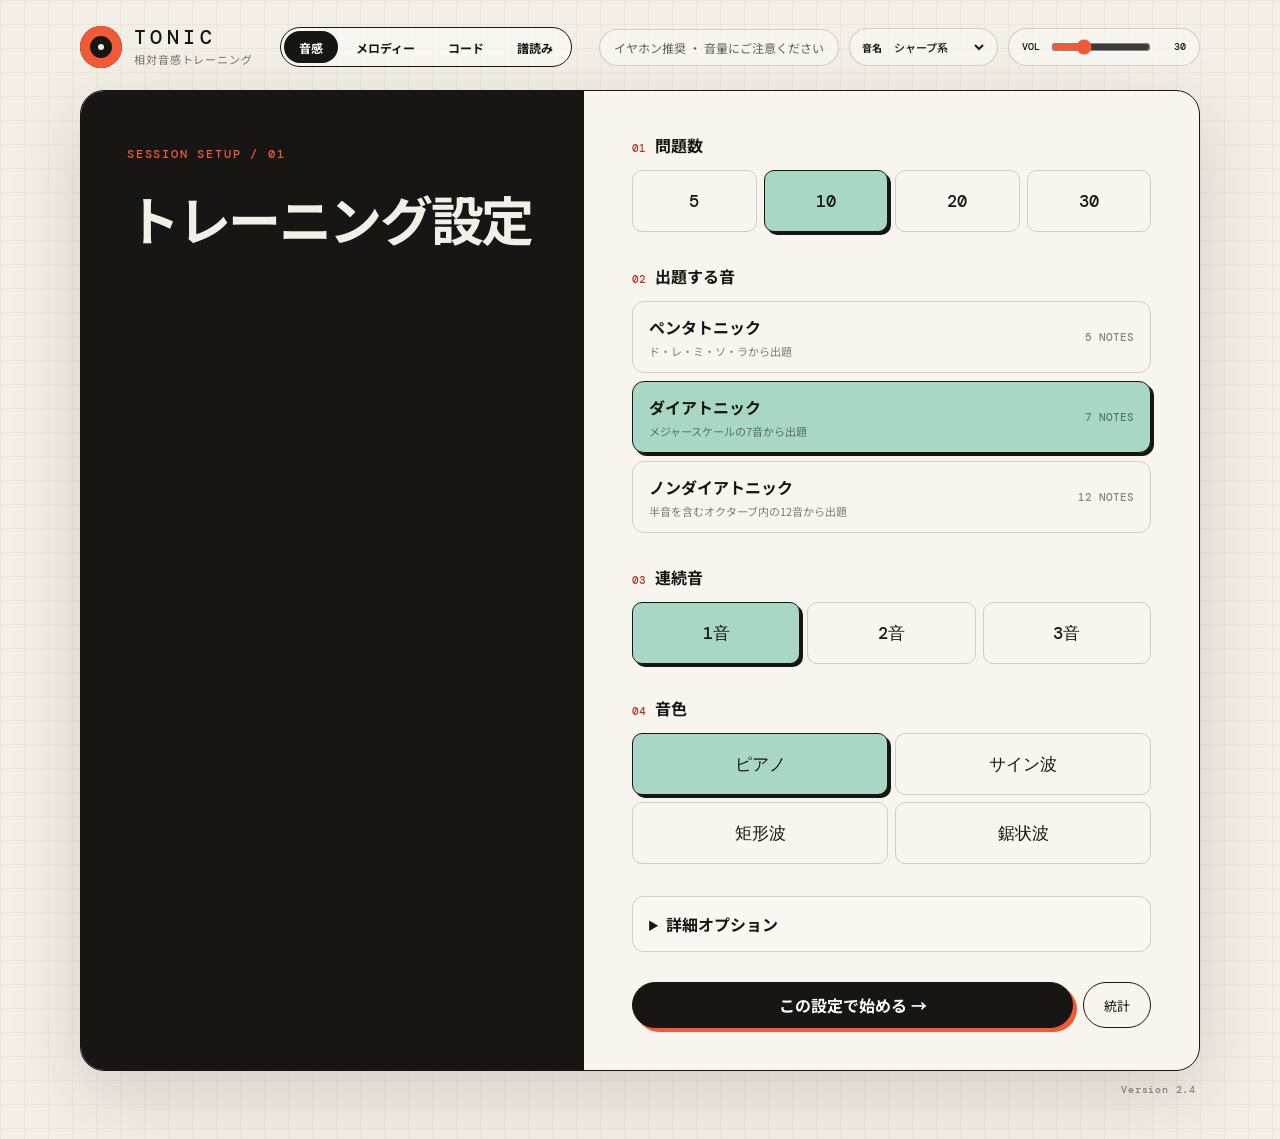
==== commit 9d000a18: "Add score reading training game" ====
--- a/index.html
+++ b/index.html
@@ -5,7 +5,7 @@
   <meta name="viewport" content="width=device-width, initial-scale=1.0" />
   <meta name="theme-color" content="#11100f" />
   <title>TONIC — 相対音感トレーニング</title>
-  <link rel="stylesheet" href="styles.css?v=20260926-2">
+  <link rel="stylesheet" href="styles.css?v=20261029-1">
 </head>
 <body>
   <div class="shell">
@@ -21,6 +21,7 @@
         <button class="training-menu-button is-active" type="button" data-training-view="ear" aria-current="page">音感</button>
         <button class="training-menu-button" type="button" data-training-view="melody">メロディー</button>
         <button class="training-menu-button" type="button" data-training-view="chord">コード</button>
+        <a class="training-menu-button training-menu-link" href="ScoreReadTraining/">譜読み</a>
       </nav>
       <div class="header-actions">
         <div class="header-help">イヤホン推奨 ・ 音量にご注意ください</div>
@@ -402,7 +403,7 @@
         </div>
       </section>
     </main>
-    <footer class="site-version">Version 2.3</footer>
+    <footer class="site-version">Version 2.4</footer>
     <p class="sr-only" id="liveRegion" aria-live="assertive"></p>
   </div>
 
--- a/styles.css
+++ b/styles.css
@@ -140,6 +140,7 @@
   background: var(--ink);
   color: #fff;
 }
+.training-menu-link { display: grid; place-items: center; text-decoration: none; }
 
 .volume-control {
   display: flex;
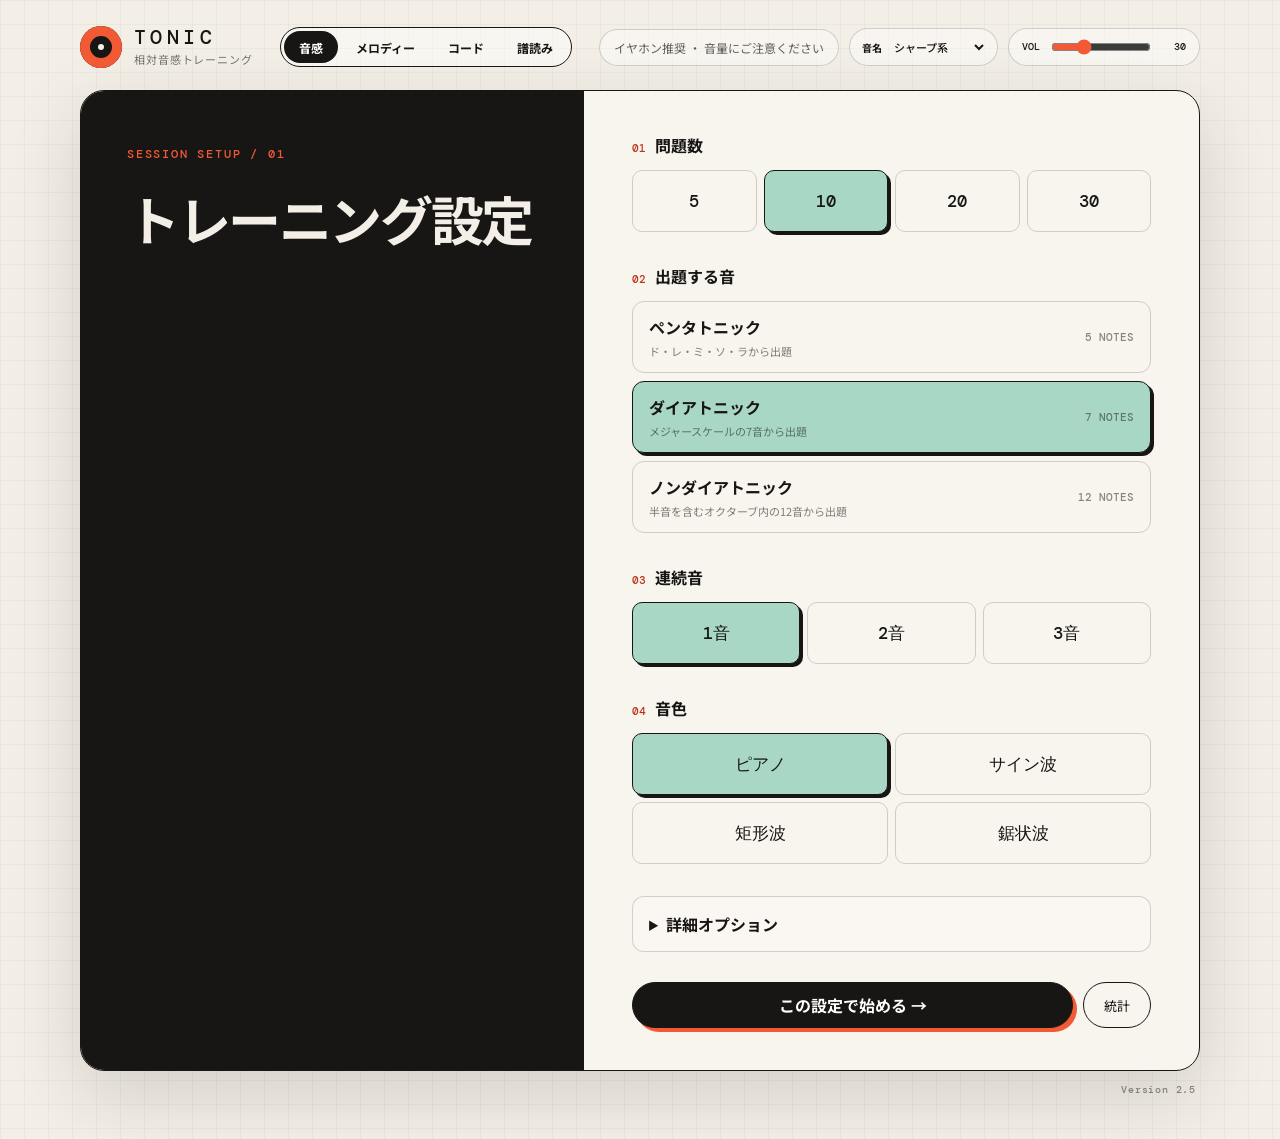
==== commit ae22029d: "Expand score reading note range" ====
--- a/index.html
+++ b/index.html
@@ -403,7 +403,7 @@
         </div>
       </section>
     </main>
-    <footer class="site-version">Version 2.4</footer>
+    <footer class="site-version">Version 2.5</footer>
     <p class="sr-only" id="liveRegion" aria-live="assertive"></p>
   </div>
 
